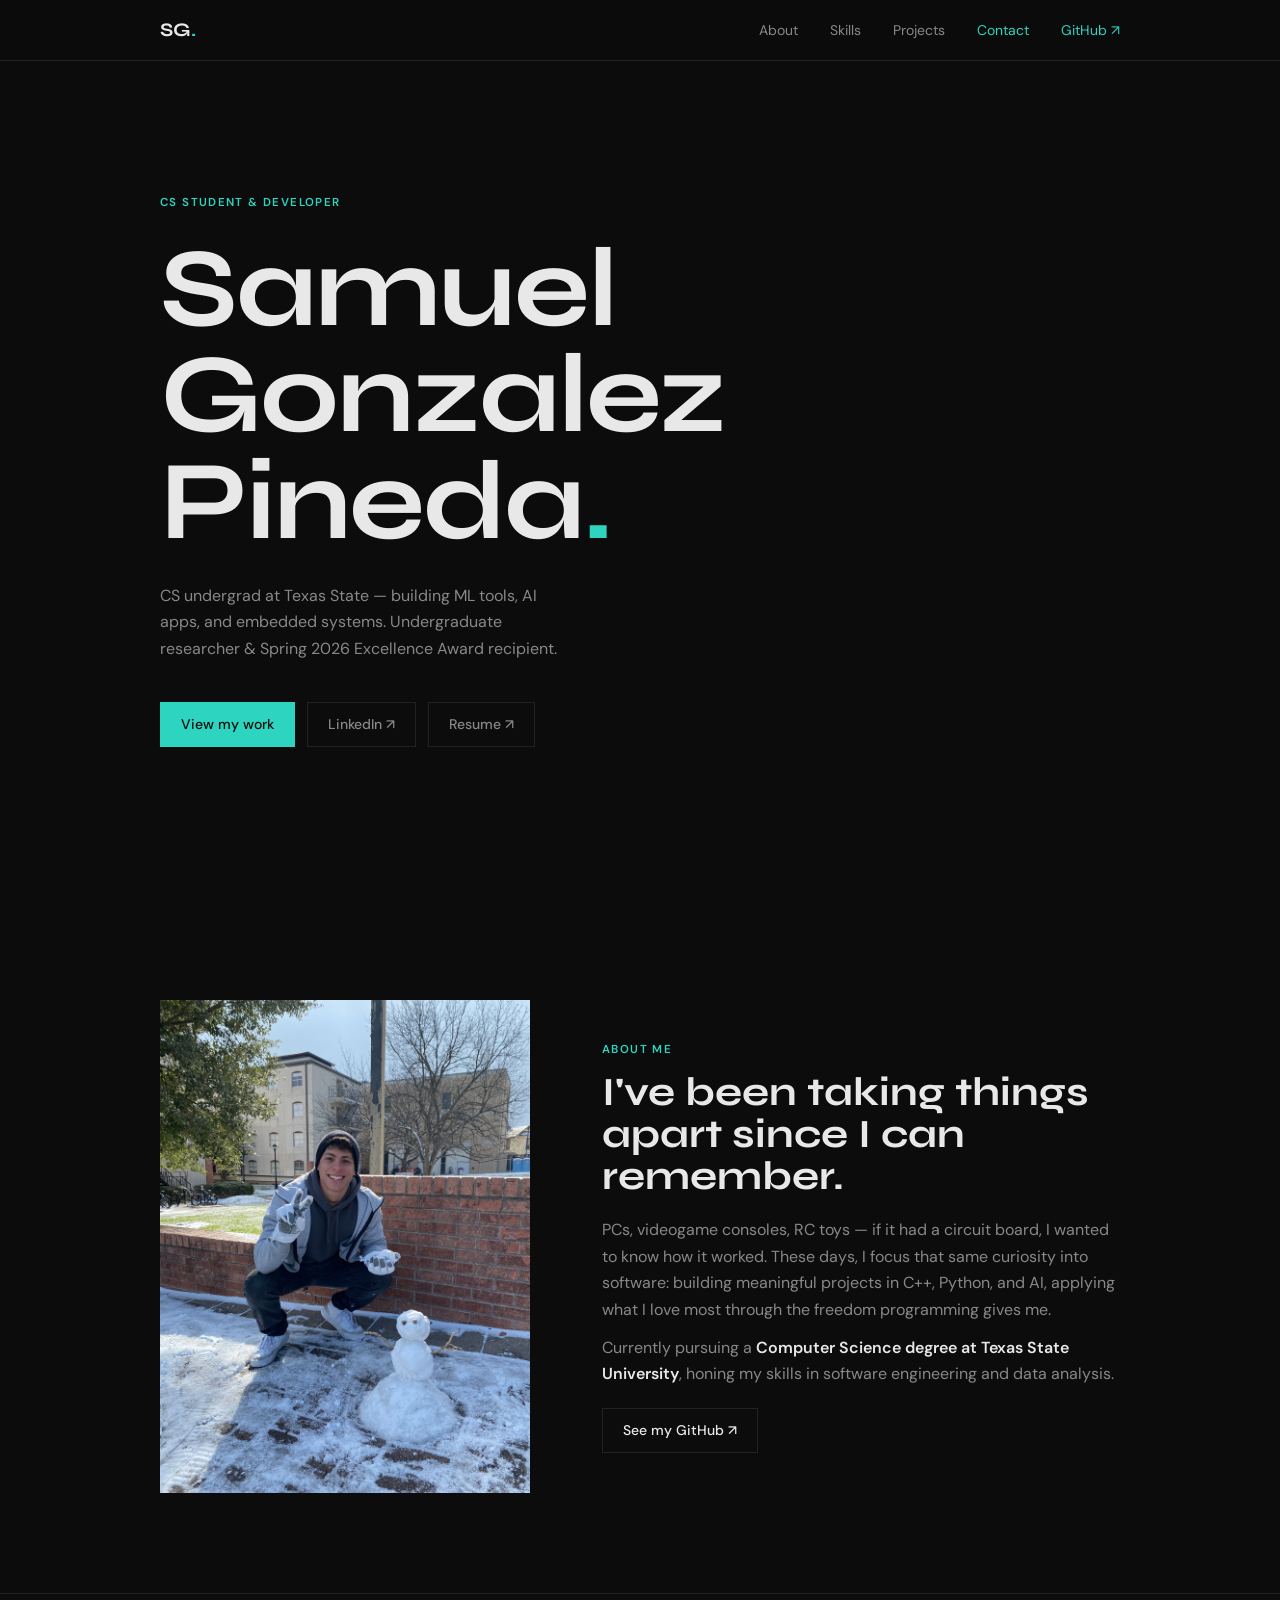
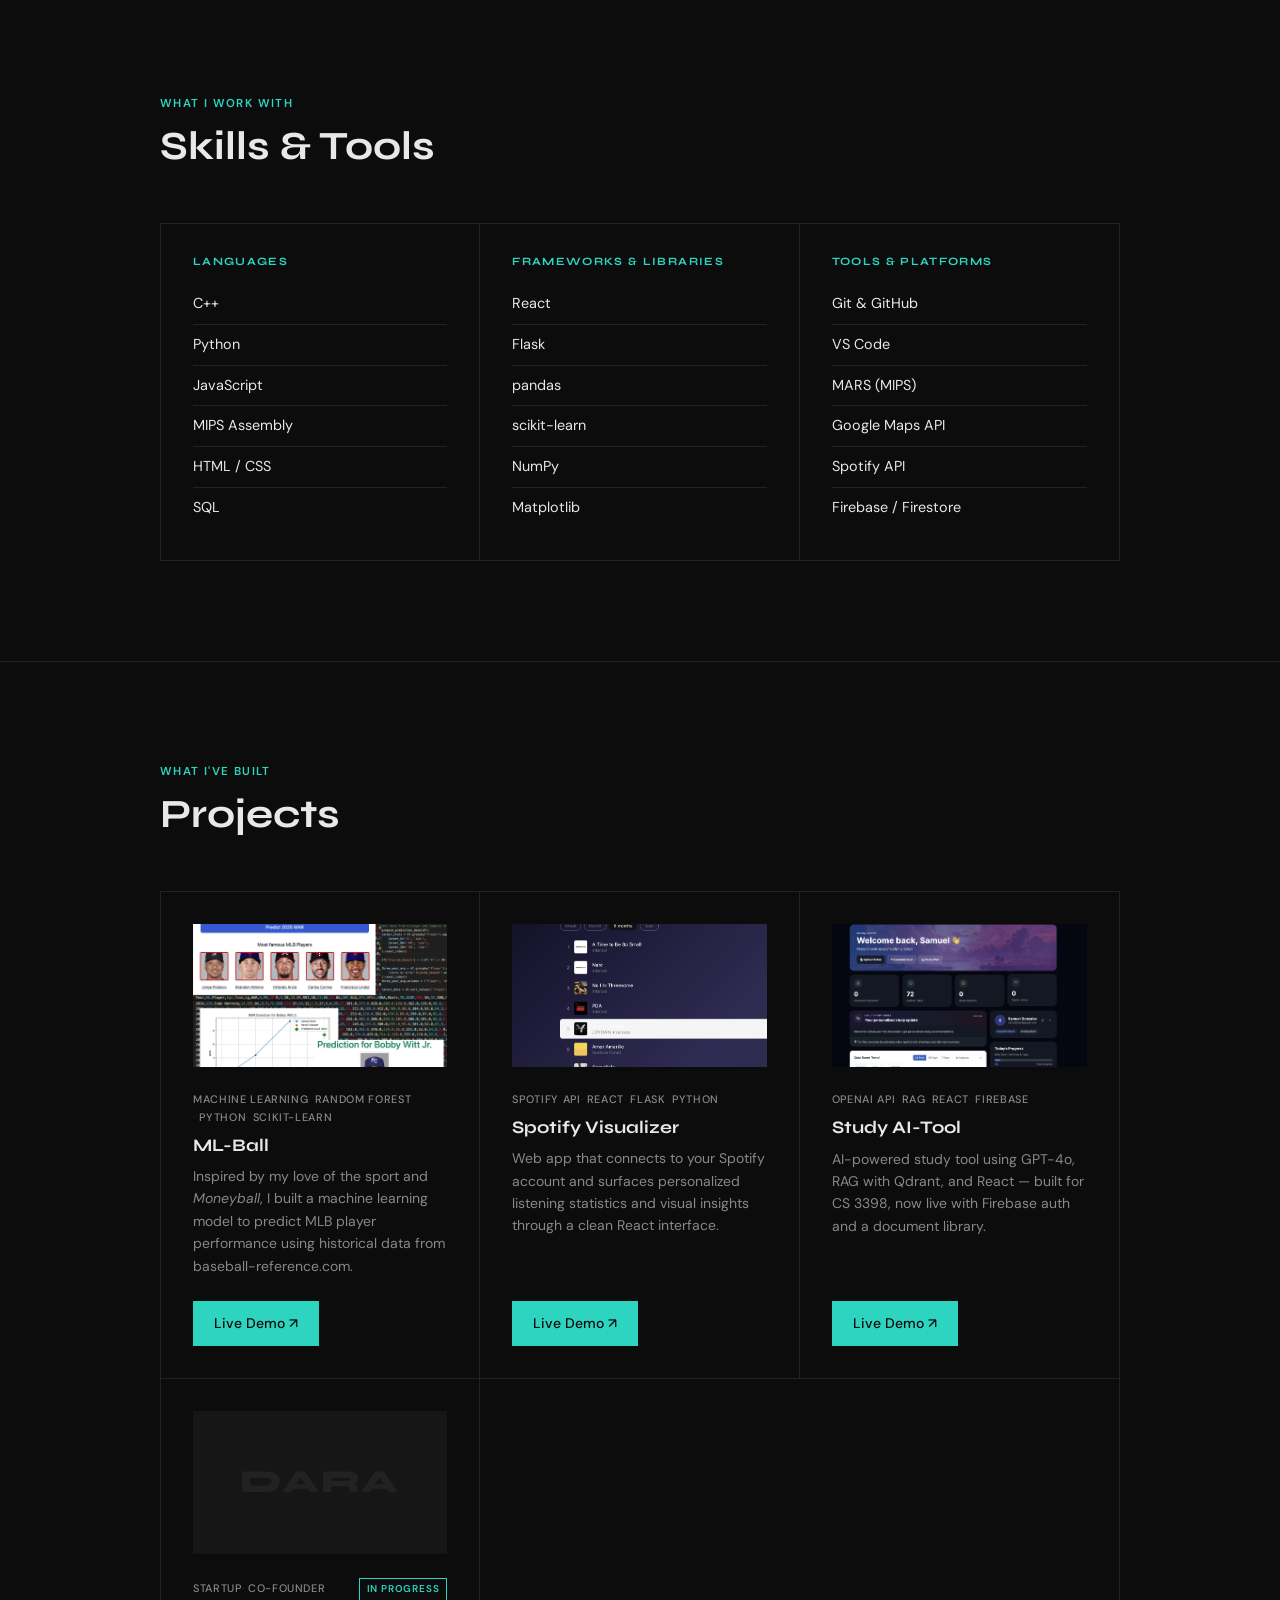
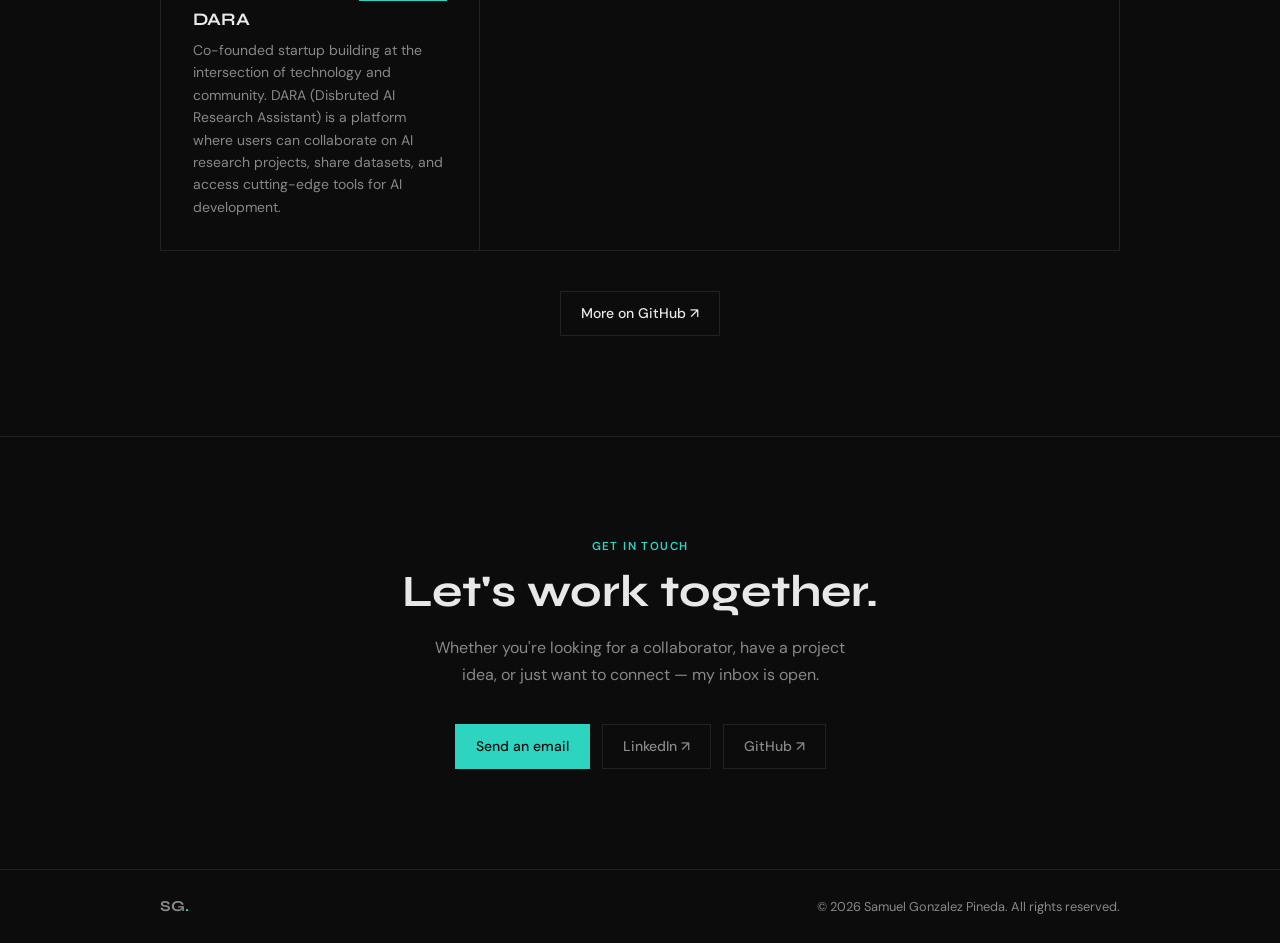
==== index.html @ 797fa4d9 "added 'dara' to projects section" ====
<!DOCTYPE html>
<html lang="en">
<head>
  <meta charset="UTF-8" />
  <meta name="viewport" content="width=device-width, initial-scale=1.0" />
  <meta name="description" content="Samuel Gonzalez — CS student, developer, builder." />
  <title>Samuel Gonzalez</title>
  <link rel="preconnect" href="https://fonts.googleapis.com" />
  <link rel="preconnect" href="https://fonts.gstatic.com" crossorigin />
  <link href="https://fonts.googleapis.com/css2?family=Syne:wght@400;600;700;800&family=DM+Sans:ital,opsz,wght@0,9..40,300;0,9..40,400;0,9..40,500;1,9..40,300&display=swap" rel="stylesheet" />
  <link rel="stylesheet" href="style.css" />
</head>
<body>

  <a href="#main-content" class="skip-link">Skip to content</a>

  <!-- HEADER / NAV -->
  <header>
    <div class="container header-inner">
      <a href="#" class="wordmark" aria-label="Samuel Gonzalez home">SG<span class="dot">.</span></a>
      <nav>
        <ul class="nav-links">
          <li><a href="#about">About</a></li>
          <li><a href="#skills">Skills</a></li>
          <li><a href="#projects">Projects</a></li>
          <li><a href="#contact">Contact</a></li>
          <li>
            <a href="https://github.com/SamGon24" target="_blank" rel="noopener noreferrer" class="nav-external">
              GitHub ↗
            </a>
          </li>
        </ul>
      </nav>
      <button class="nav-toggle" aria-label="Toggle navigation" aria-expanded="false">
        <span></span><span></span>
      </button>
    </div>
  </header>

  <main id="main-content">

    <!-- HERO -->
    <section class="hero" aria-labelledby="hero-name">
      <div class="container hero-inner">
        <div class="hero-label reveal">CS Student & Developer</div>
        <h1 id="hero-name" class="hero-name reveal reveal-delay-1">
          Samuel<br />Gonzalez Pineda<span class="accent-dot">.</span>
        </h1>
        <p class="hero-sub reveal reveal-delay-2">
          CS undergrad at Texas State — building ML tools, AI apps, and embedded systems. Undergraduate researcher &amp; Spring 2026 Excellence Award recipient.
        </p>
        <div class="hero-cta reveal reveal-delay-3">
          <a href="#projects" class="btn btn-primary">View my work</a>
          <a href="https://www.linkedin.com/in/samuelgoncalves/" target="_blank" rel="noopener noreferrer" class="btn btn-ghost">LinkedIn ↗</a>
          <a href="YOUR_RESUME_LINK_HERE" target="_blank" rel="noopener noreferrer" class="btn btn-ghost">Resume ↗</a>
        </div>
      </div>
    </section>

    <!-- ABOUT -->
    <section id="about" class="section" aria-labelledby="about-heading">
      <div class="container about-grid">
        <div class="about-img-wrap reveal">
          <img src="IMAGES/IMG_5211.JPEG" alt="Photo of Samuel Gonzalez" class="about-photo" />
        </div>
        <div class="about-text reveal reveal-delay-1">
          <div class="section-label">About me</div>
          <h2 id="about-heading">I've been taking things apart since I can remember.</h2>
          <p>
            PCs, videogame consoles, RC toys — if it had a circuit board, I wanted to know how it worked.
            These days, I focus that same curiosity into software: building meaningful projects in C++, Python, and AI,
            applying what I love most through the freedom programming gives me.
          </p>
          <p>
            Currently pursuing a <strong>Computer Science degree at Texas State University</strong>,
            honing my skills in software engineering and data analysis.
          </p>
          <a href="https://github.com/SamGon24" target="_blank" rel="noopener noreferrer" class="btn btn-outline">
            See my GitHub ↗
          </a>
        </div>
      </div>
    </section>

    <!-- SKILLS -->
    <section id="skills" class="section section-alt" aria-labelledby="skills-heading">
      <div class="container">
        <div class="section-header reveal">
          <div class="section-label">What I work with</div>
          <h2 id="skills-heading">Skills & Tools</h2>
        </div>
        <div class="skills-grid">
          <div class="skill-group reveal">
            <h3 class="skill-group-title">Languages</h3>
            <ul class="skill-list">
              <li>C++</li>
              <li>Python</li>
              <li>JavaScript</li>
              <li>MIPS Assembly</li>
              <li>HTML / CSS</li>
              <li>SQL</li>
            </ul>
          </div>
          <div class="skill-group reveal reveal-delay-1">
            <h3 class="skill-group-title">Frameworks & Libraries</h3>
            <ul class="skill-list">
              <li>React</li>
              <li>Flask</li>
              <li>pandas</li>
              <li>scikit-learn</li>
              <li>NumPy</li>
              <li>Matplotlib</li>
            </ul>
          </div>
          <div class="skill-group reveal reveal-delay-2">
            <h3 class="skill-group-title">Tools & Platforms</h3>
            <ul class="skill-list">
              <li>Git & GitHub</li>
              <li>VS Code</li>
              <li>MARS (MIPS)</li>
              <li>Google Maps API</li>
              <li>Spotify API</li>
              <li>Firebase / Firestore</li>
            </ul>
          </div>
        </div>
      </div>
    </section>

    <!-- PROJECTS -->
    <section id="projects" class="section" aria-labelledby="projects-heading">
      <div class="container">
        <div class="section-header reveal">
          <div class="section-label">What I've built</div>
          <h2 id="projects-heading">Projects</h2>
        </div>

        <div class="projects-grid">

          <!-- ML-Ball -->
          <div class="project-tile reveal">
            <div class="project-img-wrap">
              <img src="IMAGES/MLB_PROJECT.png" alt="ML-Ball Project Screenshot" class="project-img" />
            </div>
            <div class="project-tile-body">
              <div class="project-meta">
                <span class="project-tag">Machine Learning</span>
                <span class="project-tag">Random Forest</span>
                <span class="project-tag">Python</span>
                <span class="project-tag">scikit-learn</span>
              </div>
              <h3 class="project-title">ML-Ball</h3>
              <p class="project-desc">
                Inspired by my love of the sport and <em>Moneyball</em>, I built a machine learning model
                to predict MLB player performance using historical data from baseball-reference.com.
              </p>
              <div class="project-links">
                <a href="https://web-production-1a459.up.railway.app/" target="_blank" rel="noopener noreferrer" class="btn btn-primary">Live Demo ↗</a>
              </div>
            </div>
          </div>

          <!-- Spotify Visualizer -->
          <div class="project-tile reveal reveal-delay-1">
            <div class="project-img-wrap">
              <img src="IMAGES/SPOTIFY-SC.png" alt="Spotify Visualizer Screenshot" class="project-img" />
            </div>
            <div class="project-tile-body">
              <div class="project-meta">
                <span class="project-tag">Spotify API</span>
                <span class="project-tag">React</span>
                <span class="project-tag">Flask</span>
                <span class="project-tag">Python</span>
              </div>
              <h3 class="project-title">Spotify Visualizer</h3>
              <p class="project-desc">
                Web app that connects to your Spotify account and surfaces personalized listening
                statistics and visual insights through a clean React interface.
              </p>
              <div class="project-links">
                <a href="https://spotify-visualizer-ugbj.vercel.app/" target="_blank" rel="noopener noreferrer" class="btn btn-primary">Live Demo ↗</a>
              </div>
            </div>
          </div>

          <!-- Study AI-Tool -->
          <div class="project-tile reveal reveal-delay-2">
            <div class="project-img-wrap">
              <img src="IMAGES/AI-SC.png" alt="Study AI-Tool Screenshot" class="project-img" />
            </div>
            <div class="project-tile-body">
              <div class="project-meta">
                <span class="project-tag">OpenAI API</span>
                <span class="project-tag">RAG</span>
                <span class="project-tag">React</span>
                <span class="project-tag">Firebase</span>
              </div>
              <h3 class="project-title">Study AI-Tool</h3>
              <p class="project-desc">
                AI-powered study tool using GPT-4o, RAG with Qdrant, and React — built for CS 3398,
                now live with Firebase auth and a document library.
              </p>
              <div class="project-links">
                <a href="https://aitutorproject-197c3.web.app/" target="_blank" rel="noopener noreferrer" class="btn btn-primary">Live Demo ↗</a>
              </div>
            </div>
          </div>

          <!-- DARA -->
          <div class="project-tile reveal">
            <div class="project-img-wrap" style="display:flex; align-items:center; justify-content:center; background: var(--surface);">
              <span style="font-family:'Syne',sans-serif; font-size:2rem; font-weight:800; color:var(--border); letter-spacing:0.05em;">DARA</span>
            </div>
            <div class="project-tile-body">
              <div class="project-meta">
                <span class="project-tag">Startup</span>
                <span class="project-tag">Co-founder</span>
                <span class="project-badge">In progress</span>
              </div>
              <h3 class="project-title">DARA</h3>
              <p class="project-desc">
                Co-founded startup building at the intersection of technology and community.
                DARA (Disbruted AI Research Assistant) is a platform where users can collaborate on AI research projects, share datasets, and access cutting-edge tools for AI development.
                
              </p>
            </div>
          </div>

        </div>

        <div class="reveal" style="margin-top: 40px; text-align: center;">
          <a href="https://github.com/SamGon24" target="_blank" rel="noopener noreferrer" class="btn btn-outline">More on GitHub ↗</a>
        </div>

      </div>
    </section>

    <!-- CONTACT -->
    <section id="contact" class="section section-contact" aria-labelledby="contact-heading">
      <div class="container contact-inner reveal">
        <div class="section-label">Get in touch</div>
        <h2 id="contact-heading">Let's work together.</h2>
        <p>
          Whether you're looking for a collaborator, have a project idea, or just want to connect —
          my inbox is open.
        </p>
        <div class="contact-links">
          <a href="mailto:samuelitro24@gmail.com" class="btn btn-primary">Send an email</a>
          <a href="https://www.linkedin.com/in/samuelgoncalves/" target="_blank" rel="noopener noreferrer" class="btn btn-ghost">LinkedIn ↗</a>
          <a href="https://github.com/SamGon24" target="_blank" rel="noopener noreferrer" class="btn btn-ghost">GitHub ↗</a>
        </div>
      </div>
    </section>

  </main>

  <footer>
    <div class="container footer-inner">
      <span class="footer-wordmark">SG<span class="dot">.</span></span>
      <p>© 2026 Samuel Gonzalez Pineda. All rights reserved.</p>
    </div>
  </footer>

  <button id="back-to-top" aria-label="Back to top">↑</button>

  <script src="script.js"></script>
</body>
</html>
---- style.css ----
/* =============================================
   TOKENS
   ============================================= */
:root {
  --bg: #0c0c0c;
  --surface: #161616;
  --border: #222;
  --text: #e8e8e8;
  --muted: #888;
  --accent: #2dd4bf;
  --maxw: 1040px;
  --transition: 0.2s ease;
}

/* =============================================
   RESET & BASE
   ============================================= */
*, *::before, *::after { box-sizing: border-box; }
html { scroll-behavior: smooth; }

body {
  font-family: 'DM Sans', system-ui, sans-serif;
  font-size: 1rem;
  line-height: 1.65;
  margin: 0;
  padding: 0;
  background: var(--bg);
  color: var(--text);
  overflow-x: hidden;
}

img { display: block; max-width: 100%; height: auto; }
ul { list-style: none; padding: 0; margin: 0; }

/* =============================================
   TYPOGRAPHY
   ============================================= */
h1, h2, h3 {
  font-family: 'Syne', sans-serif;
  font-weight: 700;
  line-height: 1.05;
  margin: 0;
}

h2 { font-size: clamp(1.8rem, 3.5vw, 2.5rem); }
h3 { font-size: 1.15rem; }

p { color: var(--muted); margin: 0 0 1rem 0; }
p:last-child { margin-bottom: 0; }
strong { color: var(--text); font-weight: 600; }
em { font-style: italic; color: inherit; }

/* =============================================
   LAYOUT
   ============================================= */
.container {
  max-width: var(--maxw);
  margin: 0 auto;
  padding: 0 40px;
}

.section { padding: 100px 0; }

.section-alt {
  border-top: 1px solid var(--border);
  border-bottom: 1px solid var(--border);
}

.section-header { margin-bottom: 56px; }

.section-label {
  font-size: 0.72rem;
  font-weight: 600;
  letter-spacing: 0.12em;
  text-transform: uppercase;
  color: var(--accent);
  margin-bottom: 12px;
}

/* =============================================
   SKIP LINK
   ============================================= */
.skip-link {
  position: absolute;
  left: -999px;
  top: 12px;
  background: var(--surface);
  color: var(--text);
  padding: 10px 16px;
  border: 1px solid var(--border);
  z-index: 9999;
  font-size: 0.875rem;
}
.skip-link:focus { left: 12px; }

/* =============================================
   HEADER & NAV
   ============================================= */
header {
  position: fixed;
  top: 0; left: 0; right: 0;
  z-index: 100;
  background: rgba(12, 12, 12, 0.92);
  backdrop-filter: blur(8px);
  -webkit-backdrop-filter: blur(8px);
  border-bottom: 1px solid var(--border);
}

.header-inner {
  display: flex;
  align-items: center;
  justify-content: space-between;
  height: 60px;
}

.wordmark {
  font-family: 'Syne', sans-serif;
  font-size: 1.2rem;
  font-weight: 700;
  color: var(--text);
  text-decoration: none;
  transition: opacity var(--transition);
}
.wordmark:hover { color: var(--accent); opacity: 1; }
.dot { color: var(--accent); }

.nav-links {
  display: flex;
  align-items: center;
  gap: 32px;
}

nav a {
  color: var(--muted);
  text-decoration: none;
  font-size: 0.875rem;
  transition: color var(--transition);
}
nav a:hover { color: var(--accent); }
.nav-external { color: var(--accent) !important; }
nav a[aria-current="page"] { color: var(--accent); }

.nav-toggle {
  display: none;
  flex-direction: column;
  gap: 5px;
  background: none;
  border: none;
  cursor: pointer;
  padding: 4px;
}
.nav-toggle span {
  display: block;
  width: 20px;
  height: 1.5px;
  background: var(--text);
  transition: var(--transition);
}

/* =============================================
   FOCUS
   ============================================= */
a:focus-visible, button:focus-visible {
  outline: 1px solid var(--accent);
  outline-offset: 3px;
}

/* =============================================
   BUTTONS
   ============================================= */
.btn {
  display: inline-flex;
  align-items: center;
  gap: 6px;
  padding: 10px 20px;
  font-family: 'DM Sans', sans-serif;
  font-size: 0.875rem;
  font-weight: 500;
  text-decoration: none;
  cursor: pointer;
  white-space: nowrap;
  border: 1px solid var(--border);
  transition: opacity var(--transition), border-color var(--transition), color var(--transition);
}

.btn-primary {
  background: var(--accent);
  color: var(--bg);
  border-color: var(--accent);
}
.btn-primary:hover { opacity: 0.85; }

.btn-ghost {
  background: transparent;
  color: var(--muted);
}
.btn-ghost:hover { color: var(--text); border-color: var(--muted); }

.btn-outline {
  background: transparent;
  color: var(--text);
}
.btn-outline:hover { opacity: 0.6; }

/* =============================================
   HERO
   ============================================= */
.hero {
  min-height: 100svh;
  display: flex;
  align-items: center;
  padding: 120px 0 80px;
}

.hero-label {
  font-size: 0.72rem;
  font-weight: 600;
  letter-spacing: 0.12em;
  text-transform: uppercase;
  color: var(--accent);
  margin-bottom: 24px;
}

.hero-name {
  font-size: clamp(3rem, 9vw, 7rem);
  font-weight: 700;
  line-height: 0.95;
  letter-spacing: -0.02em;
  color: var(--text);
  margin-bottom: 28px;
}

.accent-dot { color: var(--accent); }

.hero-sub {
  font-size: 1rem;
  color: var(--muted);
  max-width: 420px;
  margin-bottom: 40px;
}

.hero-cta {
  display: flex;
  gap: 12px;
  flex-wrap: wrap;
}

/* =============================================
   ABOUT
   ============================================= */
.about-grid {
  display: grid;
  grid-template-columns: 1fr 1.4fr;
  gap: 72px;
  align-items: center;
}

.about-img-wrap { position: relative; }

.about-photo {
  width: 100%;
  max-width: 400px;
  filter: grayscale(15%);
}

.about-text h2 { margin: 12px 0 20px; }
.about-text p { margin-bottom: 12px; }
.about-text .btn { margin-top: 8px; }

/* =============================================
   SKILLS
   ============================================= */
.skills-grid {
  display: grid;
  grid-template-columns: repeat(3, 1fr);
  gap: 0;
  border: 1px solid var(--border);
}

.skill-group {
  padding: 32px;
  border-right: 1px solid var(--border);
}
.skill-group:last-child { border-right: none; }

.skill-group-title {
  font-family: 'Syne', sans-serif;
  font-size: 0.7rem;
  font-weight: 700;
  letter-spacing: 0.12em;
  text-transform: uppercase;
  color: var(--accent);
  margin: 0 0 16px;
}

.skill-list { display: flex; flex-direction: column; }

.skill-list li {
  color: var(--text);
  font-size: 0.9rem;
  padding: 8px 0;
  border-bottom: 1px solid var(--border);
}
.skill-list li:last-child { border-bottom: none; }

/* =============================================
   PROJECTS
   ============================================= */
.projects-grid {
  display: grid;
  grid-template-columns: repeat(3, 1fr);
  border: 1px solid var(--border);
}

.project-tile {
  display: flex;
  flex-direction: column;
  padding: 32px;
  border-right: 1px solid var(--border);
  border-bottom: 1px solid var(--border);
  transition: background var(--transition);
  position: relative;
}

.project-tile:hover {
  background: var(--surface);
}

/* Remove right border on every 3rd tile */
.project-tile:nth-child(3n) {
  border-right: none;
}

/* Remove bottom border on last row */
.project-tile:nth-last-child(-n+3):nth-child(3n+1),
.project-tile:nth-last-child(-n+3):nth-child(3n+1) ~ .project-tile {
  border-bottom: none;
}

.project-img-wrap {
  position: relative;
  overflow: hidden;
  width: 100%;
  aspect-ratio: 16 / 9;
  margin-bottom: 24px;
  background: var(--border);
}

.project-img {
  width: 100%;
  height: 100%;
  object-fit: cover;
  display: block;
  filter: grayscale(30%);
  transition: filter 0.4s ease;
}

.project-tile:hover .project-img { filter: grayscale(0%); }

.project-tile-body {
  display: flex;
  flex-direction: column;
  flex: 1;
}

.project-meta {
  display: flex;
  flex-wrap: wrap;
  gap: 0;
  margin-bottom: 10px;
  align-items: center;
}

.project-tag {
  font-size: 0.68rem;
  font-weight: 500;
  letter-spacing: 0.06em;
  text-transform: uppercase;
  color: var(--muted);
}

.project-tag + .project-tag::before {
  content: ' · ';
  color: var(--border);
}

.project-badge {
  font-size: 0.62rem;
  font-weight: 600;
  letter-spacing: 0.08em;
  text-transform: uppercase;
  color: var(--accent);
  border: 1px solid var(--accent);
  padding: 2px 7px;
  margin-left: auto;
}

.project-title {
  font-size: 1.1rem;
  color: var(--text);
  margin: 0 0 10px;
}

.project-desc {
  color: var(--muted);
  font-size: 0.875rem;
  margin: 0;
  flex: 1;
  line-height: 1.6;
}

.project-links { margin-top: 24px; }

/* =============================================
   CONTACT
   ============================================= */
.section-contact { border-top: 1px solid var(--border); }

.contact-inner { text-align: center; }

.contact-inner h2 {
  margin: 12px 0 20px;
  font-size: clamp(1.8rem, 4vw, 2.8rem);
}

.contact-inner p {
  max-width: 420px;
  margin: 0 auto 36px;
}

.contact-links {
  display: flex;
  gap: 12px;
  justify-content: center;
  flex-wrap: wrap;
}

/* =============================================
   FOOTER
   ============================================= */
footer {
  padding: 24px 0;
  border-top: 1px solid var(--border);
}

.footer-inner {
  display: flex;
  align-items: center;
  justify-content: space-between;
}

.footer-wordmark {
  font-family: 'Syne', sans-serif;
  font-size: 0.95rem;
  font-weight: 700;
  color: var(--muted);
}

footer p {
  font-size: 0.8rem;
  color: var(--muted);
  margin: 0;
}

/* =============================================
   BACK TO TOP
   ============================================= */
#back-to-top {
  position: fixed;
  bottom: 28px;
  right: 28px;
  width: 40px;
  height: 40px;
  background: transparent;
  color: var(--muted);
  border: 1px solid var(--border);
  font-size: 1rem;
  cursor: pointer;
  display: none;
  z-index: 200;
  transition: color var(--transition), border-color var(--transition);
}
#back-to-top:hover { color: var(--text); border-color: var(--muted); }

/* =============================================
   SCROLL REVEAL
   ============================================= */
.reveal {
  opacity: 0;
  transform: translateY(14px);
  transition: opacity 0.5s ease, transform 0.5s ease;
}
.reveal.visible { opacity: 1; transform: translateY(0); }
.reveal-delay-1 { transition-delay: 0.08s; }
.reveal-delay-2 { transition-delay: 0.16s; }
.reveal-delay-3 { transition-delay: 0.24s; }

/* =============================================
   RESPONSIVE
   ============================================= */
@media (max-width: 900px) {
  .about-grid { grid-template-columns: 1fr; gap: 40px; }
  .about-photo { max-width: 280px; margin: 0 auto; }
  .skills-grid { grid-template-columns: 1fr; }
  .skill-group { border-right: none; border-bottom: 1px solid var(--border); }
  .skill-group:last-child { border-bottom: none; }
  .projects-grid { grid-template-columns: repeat(2, 1fr); }
  .project-tile:nth-child(3n) { border-right: 1px solid var(--border); }
  .project-tile:nth-child(2n) { border-right: none; }
  .project-tile:nth-last-child(-n+3):nth-child(3n+1),
  .project-tile:nth-last-child(-n+3):nth-child(3n+1) ~ .project-tile { border-bottom: 1px solid var(--border); }
  .project-tile:nth-last-child(-n+2):nth-child(2n+1),
  .project-tile:nth-last-child(-n+2):nth-child(2n+1) ~ .project-tile { border-bottom: none; }
  .footer-inner { flex-direction: column; gap: 8px; text-align: center; }
}

@media (max-width: 640px) {
  .container { padding: 0 24px; }
  .section { padding: 72px 0; }
  nav {
    display: none;
    position: fixed;
    inset: 60px 0 0 0;
    background: var(--bg);
    flex-direction: column;
    align-items: center;
    justify-content: center;
    gap: 40px;
    z-index: 99;
    border-top: 1px solid var(--border);
  }
  nav.open { display: flex; }
  .nav-links { flex-direction: column; align-items: center; gap: 28px; }
  nav a { font-size: 1.1rem; }
  .nav-toggle { display: flex; }
  .hero-name { font-size: clamp(2.8rem, 14vw, 4.5rem); }
  .hero-cta { flex-direction: column; }
  .projects-grid { grid-template-columns: 1fr; }
  .project-tile { border-right: none !important; }
  .project-tile:last-child { border-bottom: none; }
  .contact-links { flex-direction: column; align-items: center; }
}

@media (prefers-reduced-motion: reduce) {
  html { scroll-behavior: auto; }
  *, *::before, *::after { transition: none !important; animation: none !important; }
  .reveal { opacity: 1; transform: none; }
}
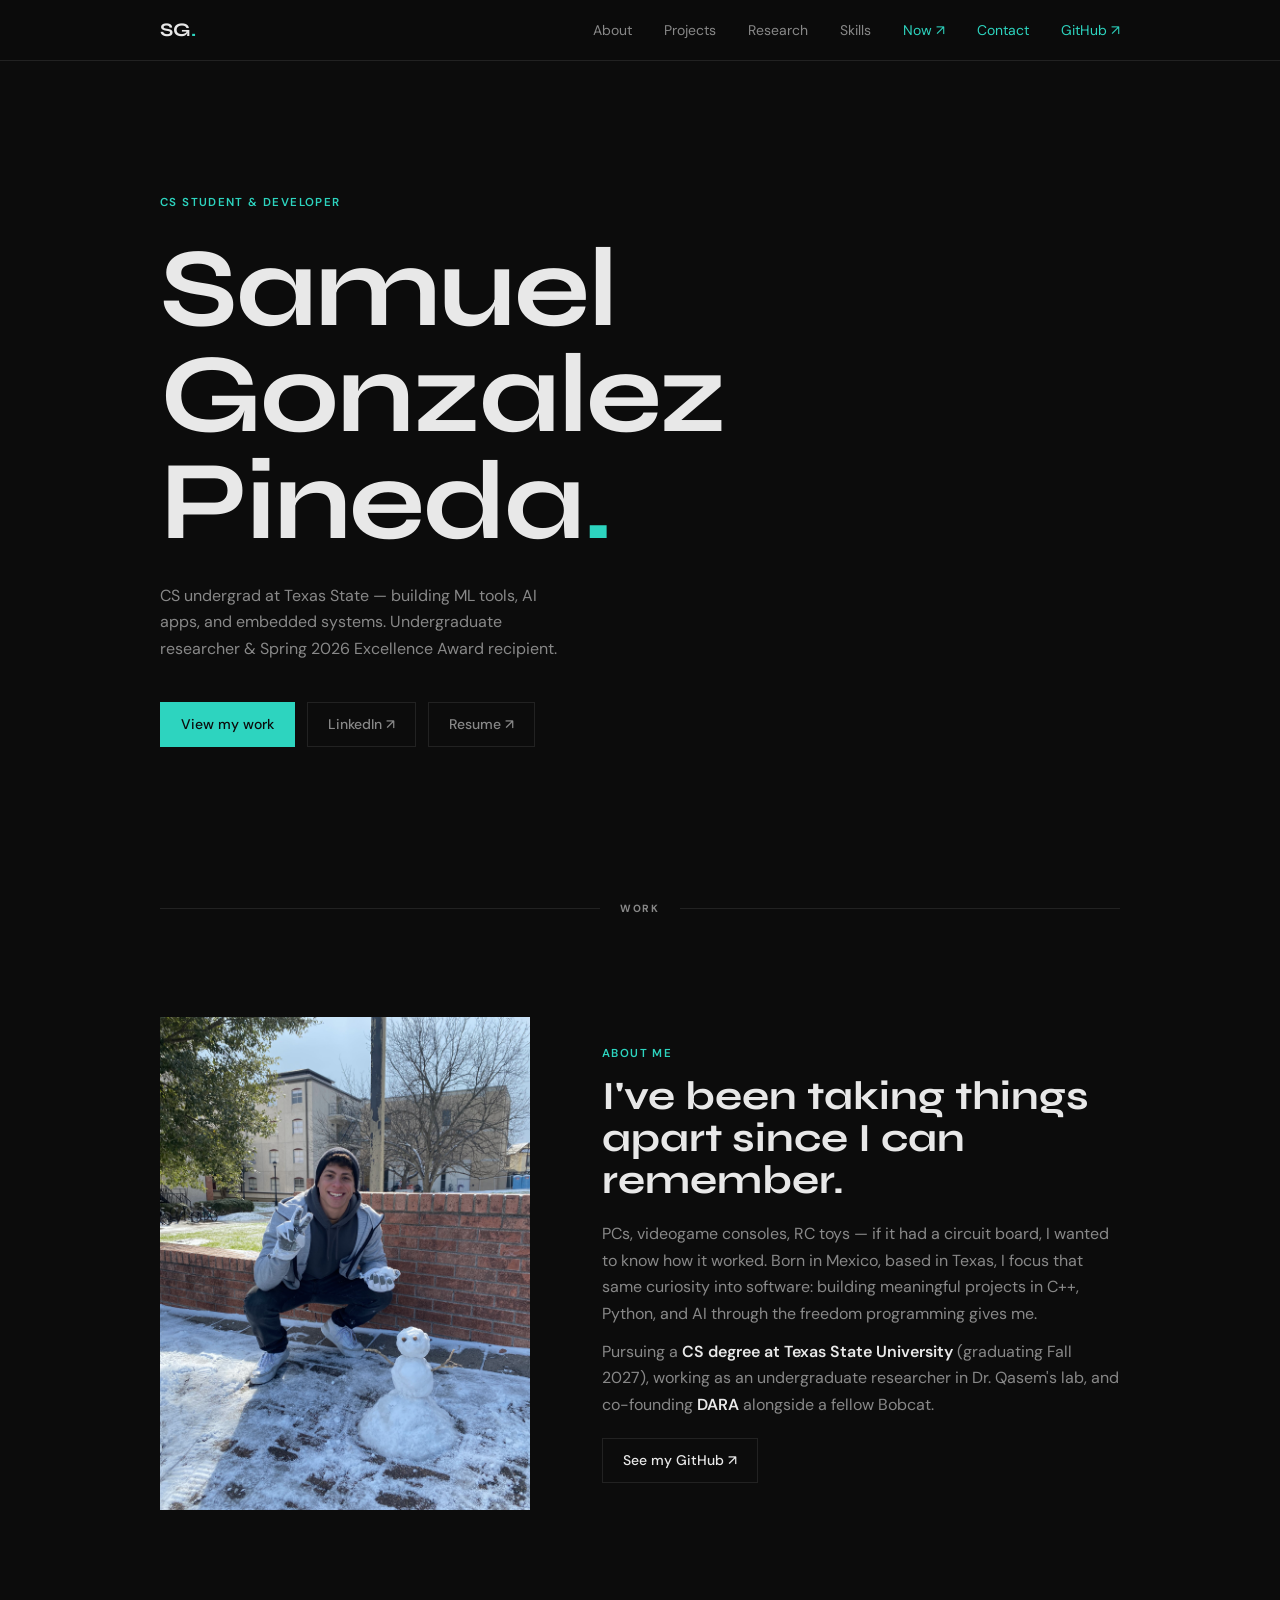
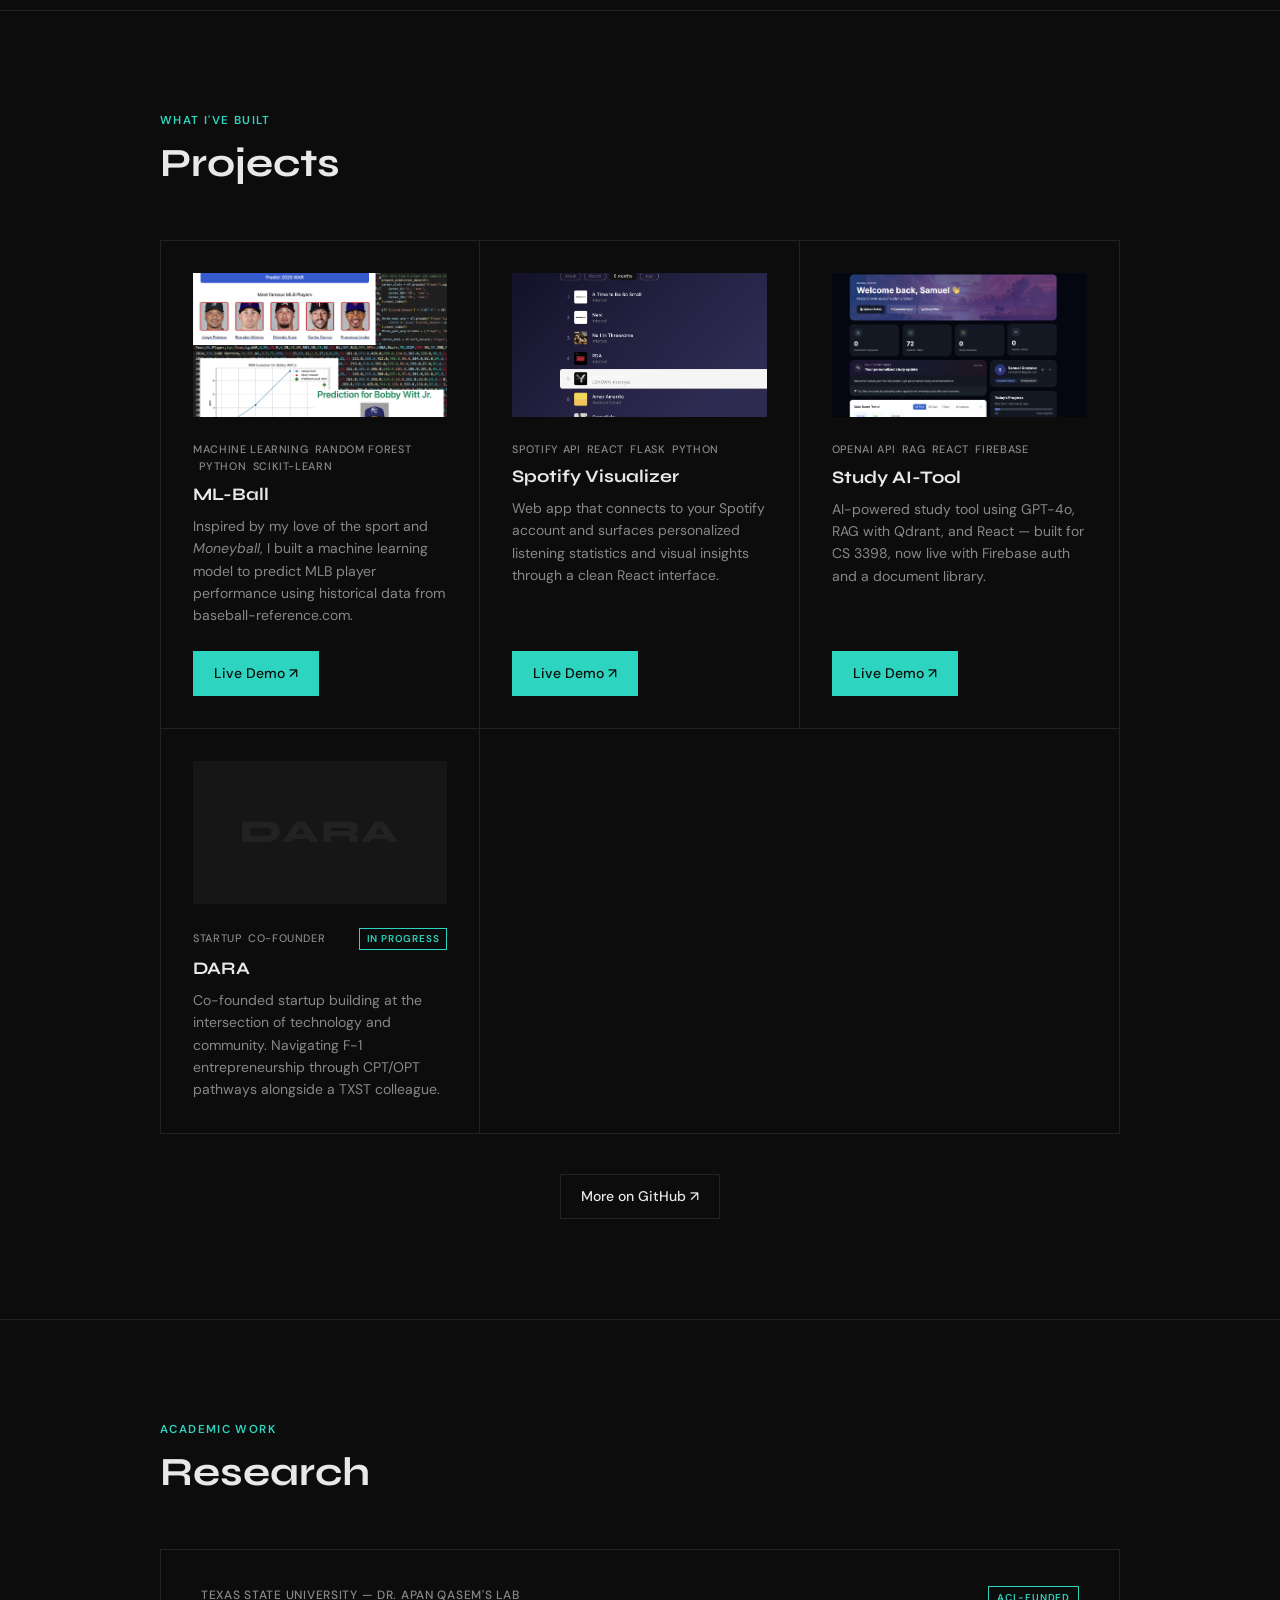
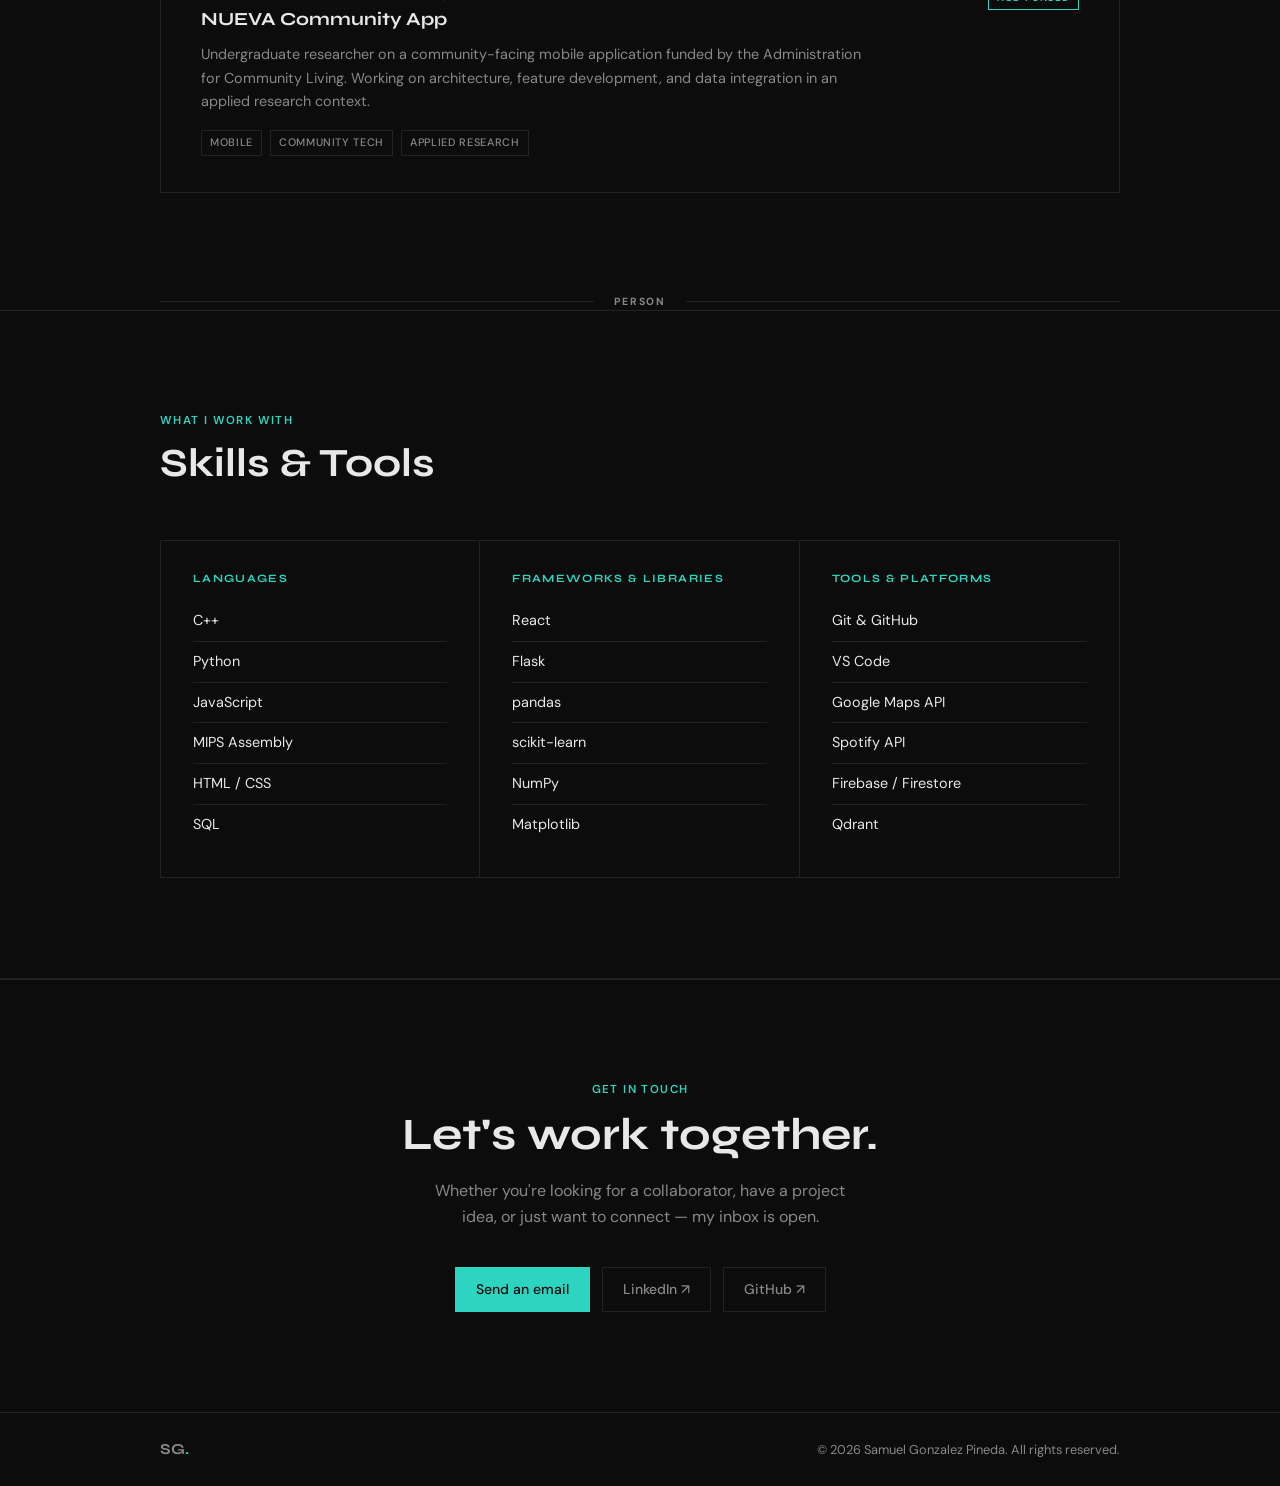
==== commit f44c72ae: "added new subsection for personal entries" ====
--- a/index.html
+++ b/index.html
@@ -21,8 +21,10 @@
       <nav>
         <ul class="nav-links">
           <li><a href="#about">About</a></li>
+          <li><a href="#projects">Projects</a></li>
+          <li><a href="#research">Research</a></li>
           <li><a href="#skills">Skills</a></li>
-          <li><a href="#projects">Projects</a></li>
+          <li><a href="now.html" target="_blank" rel="noopener noreferrer" class="nav-external">Now ↗</a></li>
           <li><a href="#contact">Contact</a></li>
           <li>
             <a href="https://github.com/SamGon24" target="_blank" rel="noopener noreferrer" class="nav-external">
@@ -47,7 +49,8 @@
           Samuel<br />Gonzalez Pineda<span class="accent-dot">.</span>
         </h1>
         <p class="hero-sub reveal reveal-delay-2">
-          CS undergrad at Texas State — building ML tools, AI apps, and embedded systems. Undergraduate researcher &amp; Spring 2026 Excellence Award recipient.
+          CS undergrad at Texas State — building ML tools, AI apps, and embedded systems.
+          Undergraduate researcher &amp; Spring 2026 Excellence Award recipient.
         </p>
         <div class="hero-cta reveal reveal-delay-3">
           <a href="#projects" class="btn btn-primary">View my work</a>
@@ -57,6 +60,11 @@
       </div>
     </section>
 
+    <!-- ── WORK ZONE ──────────────────────────────── -->
+    <div class="zone-divider reveal">
+      <span class="zone-label">Work</span>
+    </div>
+
     <!-- ABOUT -->
     <section id="about" class="section" aria-labelledby="about-heading">
       <div class="container about-grid">
@@ -68,12 +76,13 @@
           <h2 id="about-heading">I've been taking things apart since I can remember.</h2>
           <p>
             PCs, videogame consoles, RC toys — if it had a circuit board, I wanted to know how it worked.
-            These days, I focus that same curiosity into software: building meaningful projects in C++, Python, and AI,
-            applying what I love most through the freedom programming gives me.
+            Born in Mexico, based in Texas, I focus that same curiosity into software: building meaningful
+            projects in C++, Python, and AI through the freedom programming gives me.
           </p>
           <p>
-            Currently pursuing a <strong>Computer Science degree at Texas State University</strong>,
-            honing my skills in software engineering and data analysis.
+            Pursuing a <strong>CS degree at Texas State University</strong> (graduating Fall 2027),
+            working as an undergraduate researcher in Dr. Qasem's lab, and co-founding
+            <strong>DARA</strong> alongside a fellow Bobcat.
           </p>
           <a href="https://github.com/SamGon24" target="_blank" rel="noopener noreferrer" class="btn btn-outline">
             See my GitHub ↗
@@ -81,6 +90,151 @@
         </div>
       </div>
     </section>
+
+    <!-- PROJECTS -->
+    <section id="projects" class="section section-alt" aria-labelledby="projects-heading">
+      <div class="container">
+        <div class="section-header reveal">
+          <div class="section-label">What I've built</div>
+          <h2 id="projects-heading">Projects</h2>
+        </div>
+
+        <div class="projects-grid">
+
+          <!-- ML-Ball -->
+          <div class="project-tile reveal">
+            <div class="project-img-wrap">
+              <img src="IMAGES/MLB_PROJECT.png" alt="ML-Ball Project Screenshot" class="project-img" />
+            </div>
+            <div class="project-tile-body">
+              <div class="project-meta">
+                <span class="project-tag">Machine Learning</span>
+                <span class="project-tag">Random Forest</span>
+                <span class="project-tag">Python</span>
+                <span class="project-tag">scikit-learn</span>
+              </div>
+              <h3 class="project-title">ML-Ball</h3>
+              <p class="project-desc">
+                Inspired by my love of the sport and <em>Moneyball</em>, I built a machine learning model
+                to predict MLB player performance using historical data from baseball-reference.com.
+              </p>
+              <div class="project-links">
+                <a href="https://web-production-1a459.up.railway.app/" target="_blank" rel="noopener noreferrer" class="btn btn-primary">Live Demo ↗</a>
+              </div>
+            </div>
+          </div>
+
+          <!-- Spotify Visualizer -->
+          <div class="project-tile reveal reveal-delay-1">
+            <div class="project-img-wrap">
+              <img src="IMAGES/SPOTIFY-SC.png" alt="Spotify Visualizer Screenshot" class="project-img" />
+            </div>
+            <div class="project-tile-body">
+              <div class="project-meta">
+                <span class="project-tag">Spotify API</span>
+                <span class="project-tag">React</span>
+                <span class="project-tag">Flask</span>
+                <span class="project-tag">Python</span>
+              </div>
+              <h3 class="project-title">Spotify Visualizer</h3>
+              <p class="project-desc">
+                Web app that connects to your Spotify account and surfaces personalized listening
+                statistics and visual insights through a clean React interface.
+              </p>
+              <div class="project-links">
+                <a href="https://spotify-visualizer-ugbj.vercel.app/" target="_blank" rel="noopener noreferrer" class="btn btn-primary">Live Demo ↗</a>
+              </div>
+            </div>
+          </div>
+
+          <!-- Study AI-Tool -->
+          <div class="project-tile reveal reveal-delay-2">
+            <div class="project-img-wrap">
+              <img src="IMAGES/AI-SC.png" alt="Study AI-Tool Screenshot" class="project-img" />
+            </div>
+            <div class="project-tile-body">
+              <div class="project-meta">
+                <span class="project-tag">OpenAI API</span>
+                <span class="project-tag">RAG</span>
+                <span class="project-tag">React</span>
+                <span class="project-tag">Firebase</span>
+              </div>
+              <h3 class="project-title">Study AI-Tool</h3>
+              <p class="project-desc">
+                AI-powered study tool using GPT-4o, RAG with Qdrant, and React — built for CS 3398,
+                now live with Firebase auth and a document library.
+              </p>
+              <div class="project-links">
+                <a href="https://aitutorproject-197c3.web.app/" target="_blank" rel="noopener noreferrer" class="btn btn-primary">Live Demo ↗</a>
+              </div>
+            </div>
+          </div>
+
+          <!-- DARA -->
+          <div class="project-tile reveal">
+            <div class="project-img-wrap project-img-placeholder">
+              <span class="placeholder-wordmark">DARA</span>
+            </div>
+            <div class="project-tile-body">
+              <div class="project-meta">
+                <span class="project-tag">Startup</span>
+                <span class="project-tag">Co-founder</span>
+                <span class="project-badge">In progress</span>
+              </div>
+              <h3 class="project-title">DARA</h3>
+              <p class="project-desc">
+                Co-founded startup building at the intersection of technology and community.
+                Navigating F-1 entrepreneurship through CPT/OPT pathways alongside a TXST colleague.
+              </p>
+            </div>
+          </div>
+
+        </div>
+
+        <div class="reveal" style="margin-top: 40px; text-align: center;">
+          <a href="https://github.com/SamGon24" target="_blank" rel="noopener noreferrer" class="btn btn-outline">More on GitHub ↗</a>
+        </div>
+
+      </div>
+    </section>
+
+    <!-- RESEARCH -->
+    <section id="research" class="section" aria-labelledby="research-heading">
+      <div class="container">
+        <div class="section-header reveal">
+          <div class="section-label">Academic work</div>
+          <h2 id="research-heading">Research</h2>
+        </div>
+        <div class="research-grid">
+
+          <div class="research-item reveal">
+            <div class="research-header">
+              <div>
+                <div class="research-org">Texas State University — Dr. Apan Qasem's Lab</div>
+                <h3 class="research-title">NUEVA Community App</h3>
+              </div>
+              <span class="research-badge">ACL-funded</span>
+            </div>
+            <p class="research-desc">
+              Undergraduate researcher on a community-facing mobile application funded by the
+              Administration for Community Living. Working on architecture, feature development,
+              and data integration in an applied research context.
+            </p>
+            <div class="research-meta">
+              <span class="research-tag">Mobile</span>
+              <span class="research-tag">Community Tech</span>
+              <span class="research-tag">Applied Research</span>
+            </div>
+          </div>
+
+        </div>
+      </div>
+    </section>
+
+    <!-- ── PERSON ZONE ─────────────────────────────── -->
+    <div class="zone-divider reveal">
+      <span class="zone-label">Person</span>
+    </div>
 
     <!-- SKILLS -->
     <section id="skills" class="section section-alt" aria-labelledby="skills-heading">
@@ -117,121 +271,13 @@
             <ul class="skill-list">
               <li>Git & GitHub</li>
               <li>VS Code</li>
-              <li>MARS (MIPS)</li>
               <li>Google Maps API</li>
               <li>Spotify API</li>
               <li>Firebase / Firestore</li>
+              <li>Qdrant</li>
             </ul>
           </div>
         </div>
-      </div>
-    </section>
-
-    <!-- PROJECTS -->
-    <section id="projects" class="section" aria-labelledby="projects-heading">
-      <div class="container">
-        <div class="section-header reveal">
-          <div class="section-label">What I've built</div>
-          <h2 id="projects-heading">Projects</h2>
-        </div>
-
-        <div class="projects-grid">
-
-          <!-- ML-Ball -->
-          <div class="project-tile reveal">
-            <div class="project-img-wrap">
-              <img src="IMAGES/MLB_PROJECT.png" alt="ML-Ball Project Screenshot" class="project-img" />
-            </div>
-            <div class="project-tile-body">
-              <div class="project-meta">
-                <span class="project-tag">Machine Learning</span>
-                <span class="project-tag">Random Forest</span>
-                <span class="project-tag">Python</span>
-                <span class="project-tag">scikit-learn</span>
-              </div>
-              <h3 class="project-title">ML-Ball</h3>
-              <p class="project-desc">
-                Inspired by my love of the sport and <em>Moneyball</em>, I built a machine learning model
-                to predict MLB player performance using historical data from baseball-reference.com.
-              </p>
-              <div class="project-links">
-                <a href="https://web-production-1a459.up.railway.app/" target="_blank" rel="noopener noreferrer" class="btn btn-primary">Live Demo ↗</a>
-              </div>
-            </div>
-          </div>
-
-          <!-- Spotify Visualizer -->
-          <div class="project-tile reveal reveal-delay-1">
-            <div class="project-img-wrap">
-              <img src="IMAGES/SPOTIFY-SC.png" alt="Spotify Visualizer Screenshot" class="project-img" />
-            </div>
-            <div class="project-tile-body">
-              <div class="project-meta">
-                <span class="project-tag">Spotify API</span>
-                <span class="project-tag">React</span>
-                <span class="project-tag">Flask</span>
-                <span class="project-tag">Python</span>
-              </div>
-              <h3 class="project-title">Spotify Visualizer</h3>
-              <p class="project-desc">
-                Web app that connects to your Spotify account and surfaces personalized listening
-                statistics and visual insights through a clean React interface.
-              </p>
-              <div class="project-links">
-                <a href="https://spotify-visualizer-ugbj.vercel.app/" target="_blank" rel="noopener noreferrer" class="btn btn-primary">Live Demo ↗</a>
-              </div>
-            </div>
-          </div>
-
-          <!-- Study AI-Tool -->
-          <div class="project-tile reveal reveal-delay-2">
-            <div class="project-img-wrap">
-              <img src="IMAGES/AI-SC.png" alt="Study AI-Tool Screenshot" class="project-img" />
-            </div>
-            <div class="project-tile-body">
-              <div class="project-meta">
-                <span class="project-tag">OpenAI API</span>
-                <span class="project-tag">RAG</span>
-                <span class="project-tag">React</span>
-                <span class="project-tag">Firebase</span>
-              </div>
-              <h3 class="project-title">Study AI-Tool</h3>
-              <p class="project-desc">
-                AI-powered study tool using GPT-4o, RAG with Qdrant, and React — built for CS 3398,
-                now live with Firebase auth and a document library.
-              </p>
-              <div class="project-links">
-                <a href="https://aitutorproject-197c3.web.app/" target="_blank" rel="noopener noreferrer" class="btn btn-primary">Live Demo ↗</a>
-              </div>
-            </div>
-          </div>
-
-          <!-- DARA -->
-          <div class="project-tile reveal">
-            <div class="project-img-wrap" style="display:flex; align-items:center; justify-content:center; background: var(--surface);">
-              <span style="font-family:'Syne',sans-serif; font-size:2rem; font-weight:800; color:var(--border); letter-spacing:0.05em;">DARA</span>
-            </div>
-            <div class="project-tile-body">
-              <div class="project-meta">
-                <span class="project-tag">Startup</span>
-                <span class="project-tag">Co-founder</span>
-                <span class="project-badge">In progress</span>
-              </div>
-              <h3 class="project-title">DARA</h3>
-              <p class="project-desc">
-                Co-founded startup building at the intersection of technology and community.
-                DARA (Disbruted AI Research Assistant) is a platform where users can collaborate on AI research projects, share datasets, and access cutting-edge tools for AI development.
-                
-              </p>
-            </div>
-          </div>
-
-        </div>
-
-        <div class="reveal" style="margin-top: 40px; text-align: center;">
-          <a href="https://github.com/SamGon24" target="_blank" rel="noopener noreferrer" class="btn btn-outline">More on GitHub ↗</a>
-        </div>
-
       </div>
     </section>
 
@@ -265,4 +311,4 @@
 
   <script src="script.js"></script>
 </body>
-</html>+</html>
--- a/style.css
+++ b/style.css
@@ -410,6 +410,127 @@
 }
 
 .project-links { margin-top: 24px; }
+
+/* =============================================
+   ZONE DIVIDERS
+   ============================================= */
+.zone-divider {
+  display: flex;
+  align-items: center;
+  gap: 20px;
+  padding: 0 40px;
+  max-width: var(--maxw);
+  margin: 0 auto;
+}
+
+.zone-divider::before,
+.zone-divider::after {
+  content: '';
+  flex: 1;
+  height: 1px;
+  background: var(--border);
+}
+
+.zone-label {
+  font-size: 0.65rem;
+  font-weight: 700;
+  letter-spacing: 0.18em;
+  text-transform: uppercase;
+  color: var(--muted);
+  white-space: nowrap;
+}
+
+/* =============================================
+   RESEARCH
+   ============================================= */
+.research-grid {
+  display: flex;
+  flex-direction: column;
+  gap: 0;
+  border: 1px solid var(--border);
+}
+
+.research-item {
+  padding: 36px 40px;
+  border-bottom: 1px solid var(--border);
+}
+.research-item:last-child { border-bottom: none; }
+
+.research-header {
+  display: flex;
+  align-items: flex-start;
+  justify-content: space-between;
+  gap: 16px;
+  margin-bottom: 14px;
+}
+
+.research-org {
+  font-size: 0.75rem;
+  font-weight: 500;
+  letter-spacing: 0.06em;
+  text-transform: uppercase;
+  color: var(--muted);
+  margin-bottom: 4px;
+}
+
+.research-title {
+  font-size: 1.15rem;
+  color: var(--text);
+  margin: 0;
+}
+
+.research-badge {
+  font-size: 0.62rem;
+  font-weight: 600;
+  letter-spacing: 0.08em;
+  text-transform: uppercase;
+  color: var(--accent);
+  border: 1px solid var(--accent);
+  padding: 3px 8px;
+  white-space: nowrap;
+  flex-shrink: 0;
+}
+
+.research-desc {
+  color: var(--muted);
+  font-size: 0.9rem;
+  margin: 0 0 16px;
+  max-width: 680px;
+}
+
+.research-meta {
+  display: flex;
+  gap: 8px;
+  flex-wrap: wrap;
+}
+
+.research-tag {
+  font-size: 0.68rem;
+  font-weight: 500;
+  letter-spacing: 0.06em;
+  text-transform: uppercase;
+  color: var(--muted);
+  border: 1px solid var(--border);
+  padding: 3px 8px;
+}
+
+/* =============================================
+   PROJECT PLACEHOLDER
+   ============================================= */
+.project-img-placeholder {
+  display: flex;
+  align-items: center;
+  justify-content: center;
+  background: var(--surface);
+}
+
+.placeholder-wordmark {
+  font-family: 'Syne', sans-serif;
+  font-size: 2rem;
+  font-weight: 800;
+  color: var(--border);
+  letter-spacing: 0.05em;
+}
 
 /* =============================================
    CONTACT
@@ -511,6 +632,7 @@
   .project-tile:nth-last-child(-n+3):nth-child(3n+1) ~ .project-tile { border-bottom: 1px solid var(--border); }
   .project-tile:nth-last-child(-n+2):nth-child(2n+1),
   .project-tile:nth-last-child(-n+2):nth-child(2n+1) ~ .project-tile { border-bottom: none; }
+  .research-header { flex-direction: column; gap: 10px; }
   .footer-inner { flex-direction: column; gap: 8px; text-align: center; }
 }
 
@@ -538,6 +660,8 @@
   .projects-grid { grid-template-columns: 1fr; }
   .project-tile { border-right: none !important; }
   .project-tile:last-child { border-bottom: none; }
+  .research-item { padding: 28px 24px; }
+  .zone-divider { padding: 0 24px; }
   .contact-links { flex-direction: column; align-items: center; }
 }
 
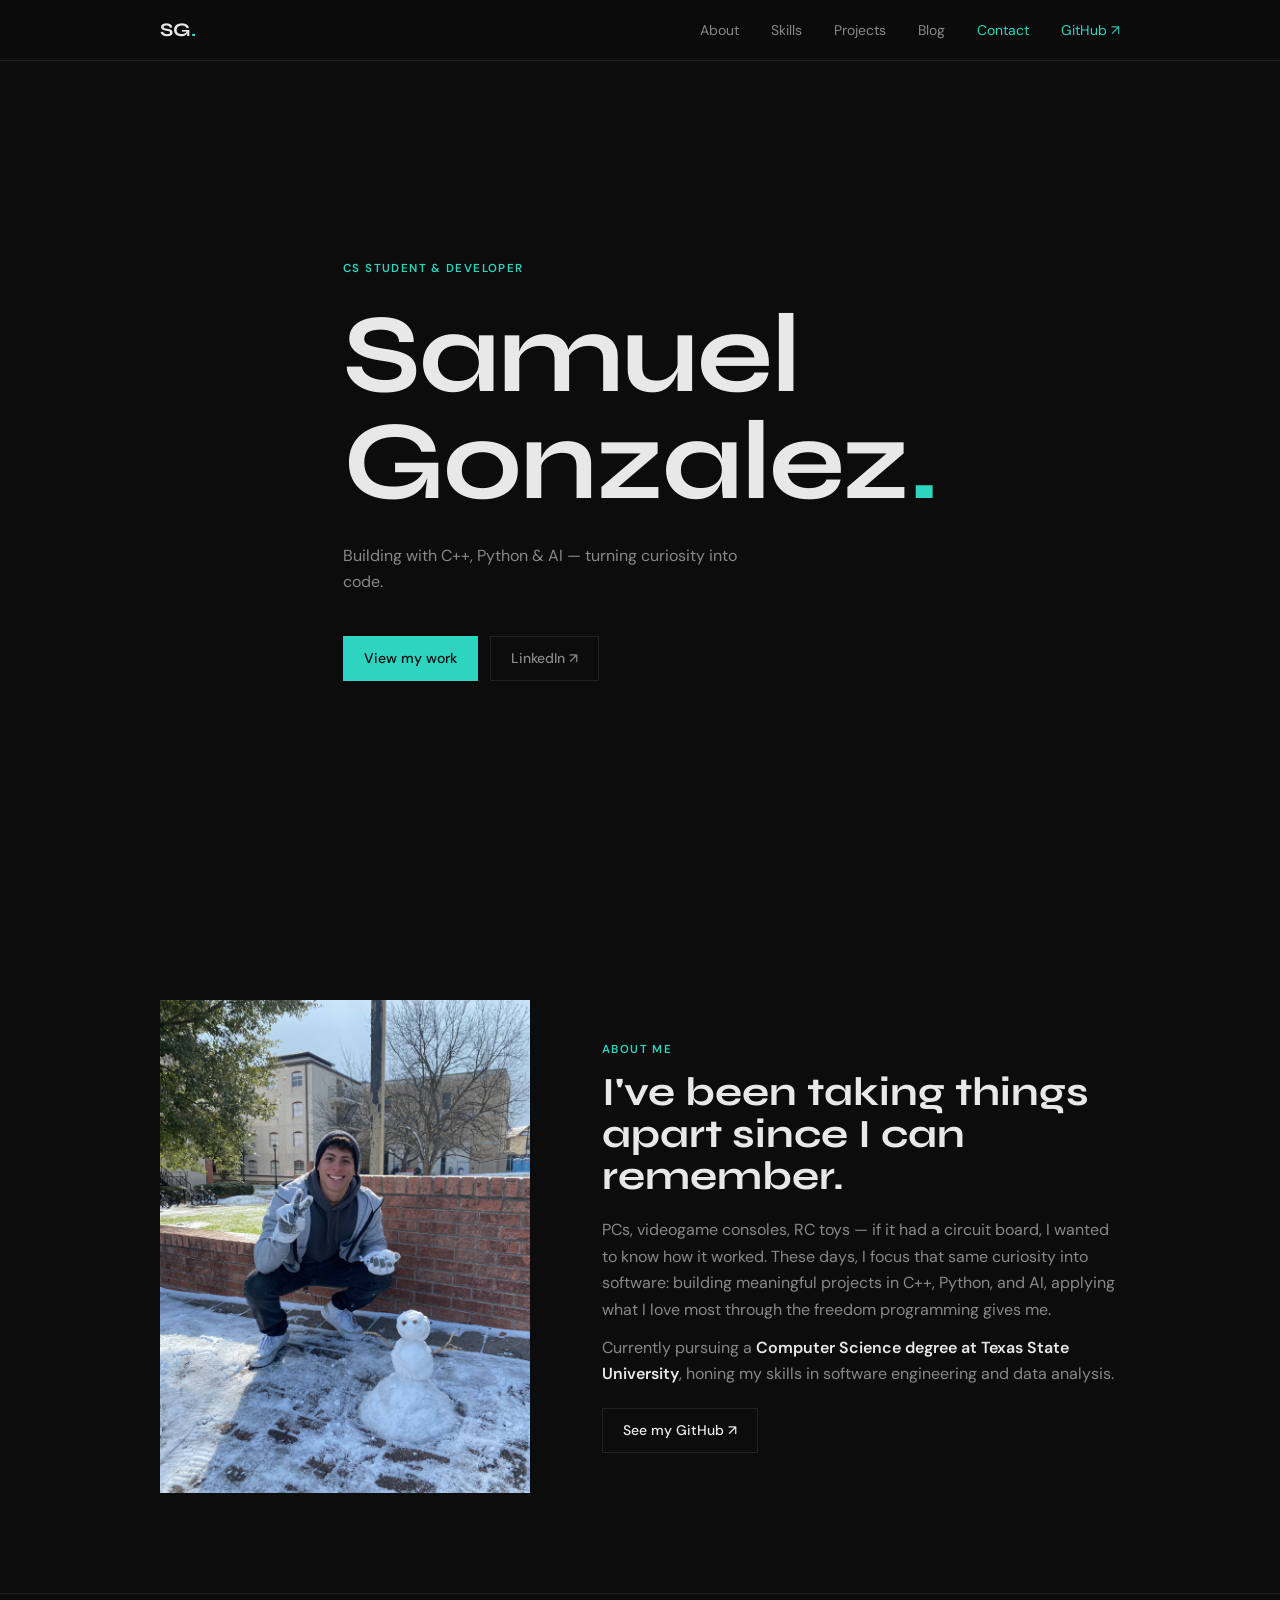
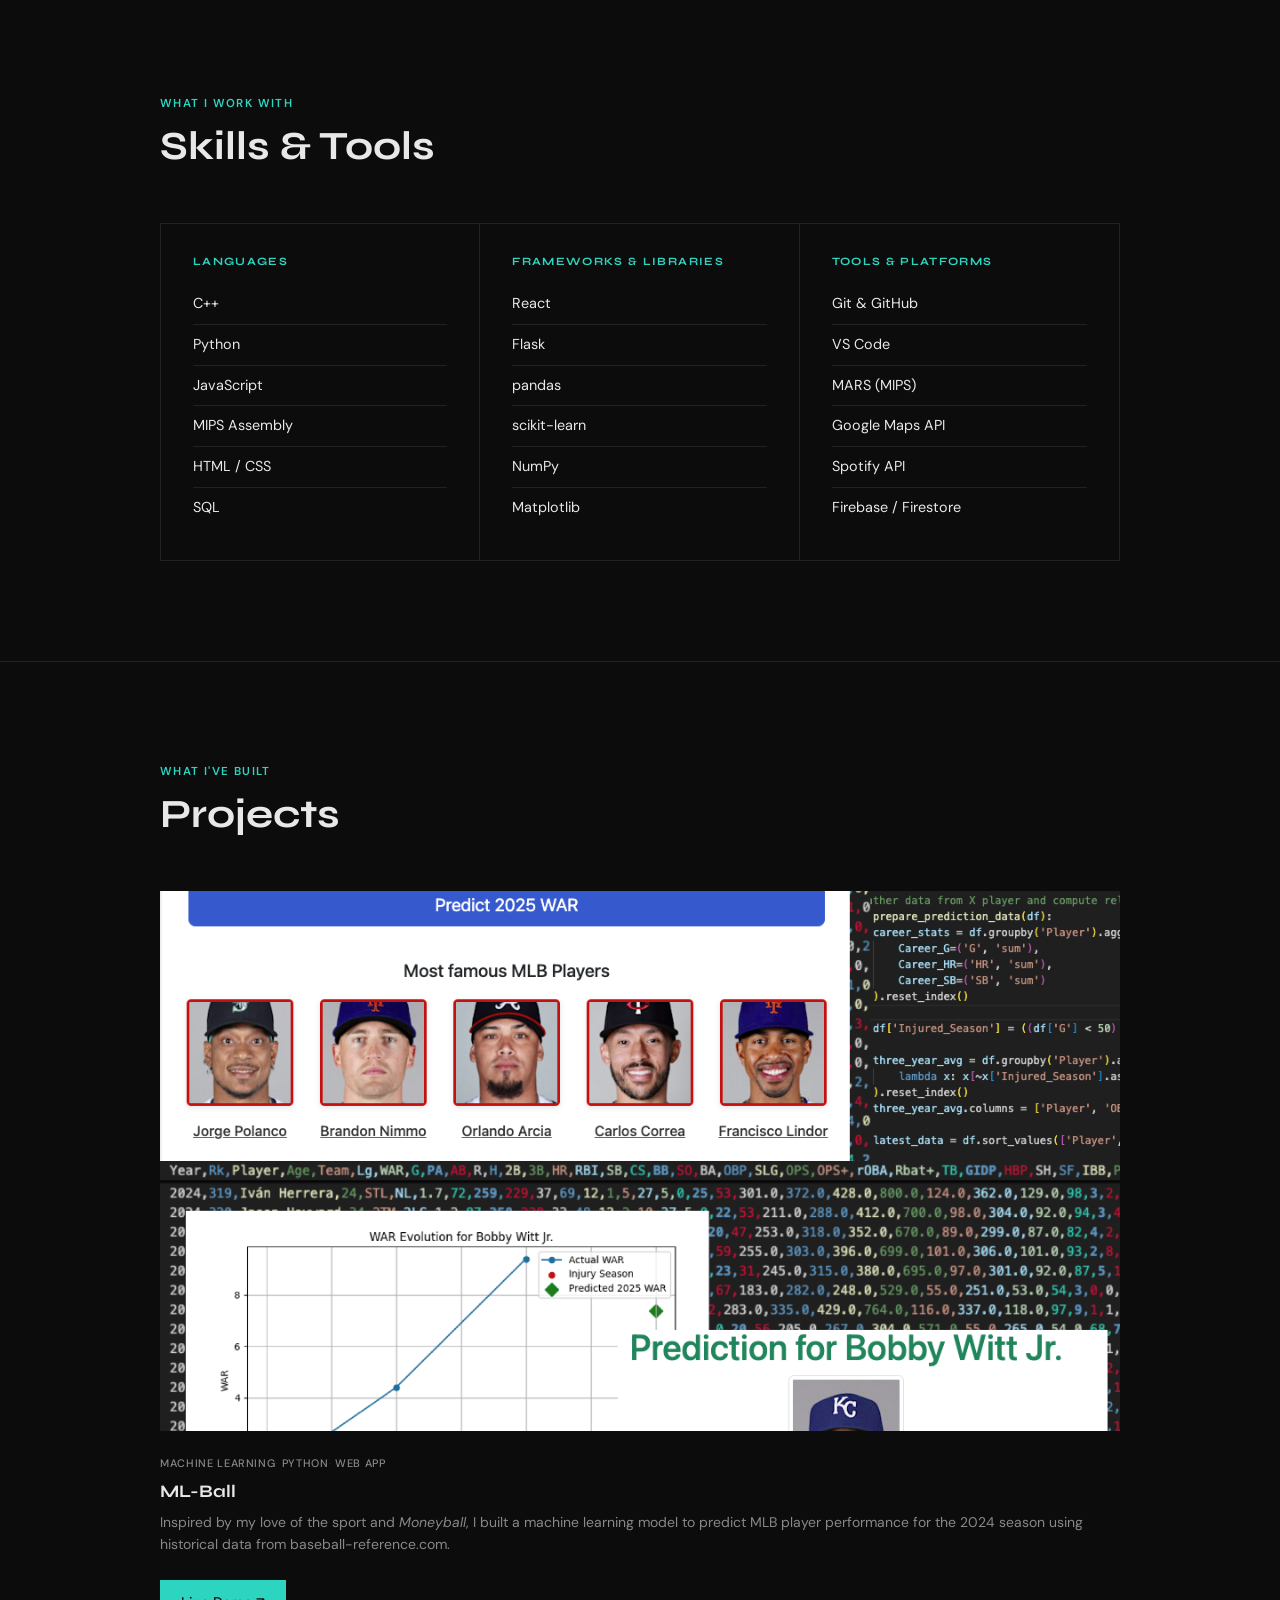
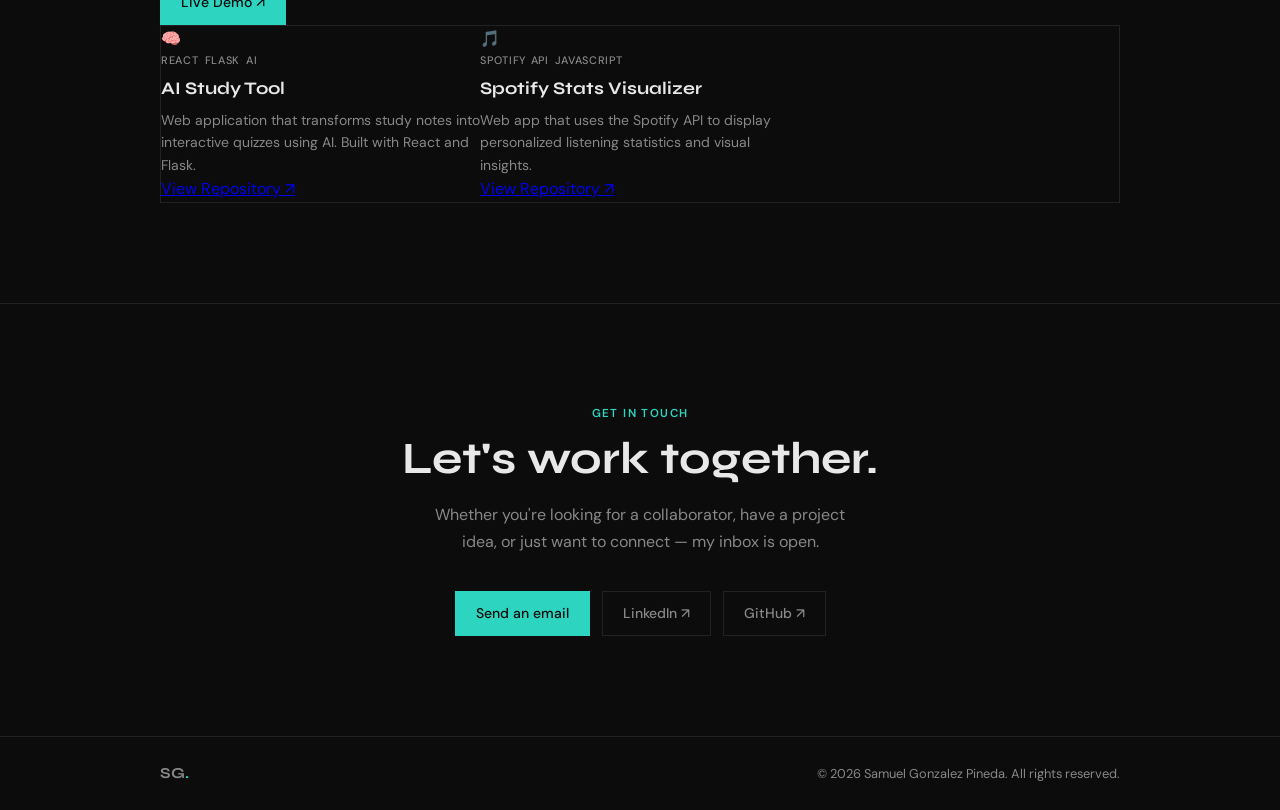
==== commit a14e2dfc: "added new subfiles features for the blog section" ====
--- a/index.html
+++ b/index.html
@@ -14,6 +14,9 @@
 
   <a href="#main-content" class="skip-link">Skip to content</a>
 
+  <!-- Noise overlay -->
+  <div class="noise" aria-hidden="true"></div>
+
   <!-- HEADER / NAV -->
   <header>
     <div class="container header-inner">
@@ -21,10 +24,9 @@
       <nav>
         <ul class="nav-links">
           <li><a href="#about">About</a></li>
+          <li><a href="#skills">Skills</a></li>
           <li><a href="#projects">Projects</a></li>
-          <li><a href="#research">Research</a></li>
-          <li><a href="#skills">Skills</a></li>
-          <li><a href="now.html" target="_blank" rel="noopener noreferrer" class="nav-external">Now ↗</a></li>
+          <li><a href="blog.html">Blog</a></li>
           <li><a href="#contact">Contact</a></li>
           <li>
             <a href="https://github.com/SamGon24" target="_blank" rel="noopener noreferrer" class="nav-external">
@@ -46,43 +48,41 @@
       <div class="container hero-inner">
         <div class="hero-label reveal">CS Student & Developer</div>
         <h1 id="hero-name" class="hero-name reveal reveal-delay-1">
-          Samuel<br />Gonzalez Pineda<span class="accent-dot">.</span>
+          Samuel<br />Gonzalez<span class="accent-dot">.</span>
         </h1>
         <p class="hero-sub reveal reveal-delay-2">
-          CS undergrad at Texas State — building ML tools, AI apps, and embedded systems.
-          Undergraduate researcher &amp; Spring 2026 Excellence Award recipient.
+          Building with C++, Python &amp; AI — turning curiosity into code.
         </p>
         <div class="hero-cta reveal reveal-delay-3">
           <a href="#projects" class="btn btn-primary">View my work</a>
           <a href="https://www.linkedin.com/in/samuelgoncalves/" target="_blank" rel="noopener noreferrer" class="btn btn-ghost">LinkedIn ↗</a>
-          <a href="YOUR_RESUME_LINK_HERE" target="_blank" rel="noopener noreferrer" class="btn btn-ghost">Resume ↗</a>
-        </div>
-      </div>
-    </section>
-
-    <!-- ── WORK ZONE ──────────────────────────────── -->
-    <div class="zone-divider reveal">
-      <span class="zone-label">Work</span>
-    </div>
+        </div>
+      </div>
+      <div class="hero-deco" aria-hidden="true">
+        <div class="deco-ring deco-ring-1"></div>
+        <div class="deco-ring deco-ring-2"></div>
+        <div class="deco-ring deco-ring-3"></div>
+      </div>
+    </section>
 
     <!-- ABOUT -->
     <section id="about" class="section" aria-labelledby="about-heading">
       <div class="container about-grid">
         <div class="about-img-wrap reveal">
           <img src="IMAGES/IMG_5211.JPEG" alt="Photo of Samuel Gonzalez" class="about-photo" />
+          <div class="about-img-accent" aria-hidden="true"></div>
         </div>
         <div class="about-text reveal reveal-delay-1">
           <div class="section-label">About me</div>
           <h2 id="about-heading">I've been taking things apart since I can remember.</h2>
           <p>
             PCs, videogame consoles, RC toys — if it had a circuit board, I wanted to know how it worked.
-            Born in Mexico, based in Texas, I focus that same curiosity into software: building meaningful
-            projects in C++, Python, and AI through the freedom programming gives me.
+            These days, I focus that same curiosity into software: building meaningful projects in C++, Python, and AI,
+            applying what I love most through the freedom programming gives me.
           </p>
           <p>
-            Pursuing a <strong>CS degree at Texas State University</strong> (graduating Fall 2027),
-            working as an undergraduate researcher in Dr. Qasem's lab, and co-founding
-            <strong>DARA</strong> alongside a fellow Bobcat.
+            Currently pursuing a <strong>Computer Science degree at Texas State University</strong>,
+            honing my skills in software engineering and data analysis.
           </p>
           <a href="https://github.com/SamGon24" target="_blank" rel="noopener noreferrer" class="btn btn-outline">
             See my GitHub ↗
@@ -90,151 +90,6 @@
         </div>
       </div>
     </section>
-
-    <!-- PROJECTS -->
-    <section id="projects" class="section section-alt" aria-labelledby="projects-heading">
-      <div class="container">
-        <div class="section-header reveal">
-          <div class="section-label">What I've built</div>
-          <h2 id="projects-heading">Projects</h2>
-        </div>
-
-        <div class="projects-grid">
-
-          <!-- ML-Ball -->
-          <div class="project-tile reveal">
-            <div class="project-img-wrap">
-              <img src="IMAGES/MLB_PROJECT.png" alt="ML-Ball Project Screenshot" class="project-img" />
-            </div>
-            <div class="project-tile-body">
-              <div class="project-meta">
-                <span class="project-tag">Machine Learning</span>
-                <span class="project-tag">Random Forest</span>
-                <span class="project-tag">Python</span>
-                <span class="project-tag">scikit-learn</span>
-              </div>
-              <h3 class="project-title">ML-Ball</h3>
-              <p class="project-desc">
-                Inspired by my love of the sport and <em>Moneyball</em>, I built a machine learning model
-                to predict MLB player performance using historical data from baseball-reference.com.
-              </p>
-              <div class="project-links">
-                <a href="https://web-production-1a459.up.railway.app/" target="_blank" rel="noopener noreferrer" class="btn btn-primary">Live Demo ↗</a>
-              </div>
-            </div>
-          </div>
-
-          <!-- Spotify Visualizer -->
-          <div class="project-tile reveal reveal-delay-1">
-            <div class="project-img-wrap">
-              <img src="IMAGES/SPOTIFY-SC.png" alt="Spotify Visualizer Screenshot" class="project-img" />
-            </div>
-            <div class="project-tile-body">
-              <div class="project-meta">
-                <span class="project-tag">Spotify API</span>
-                <span class="project-tag">React</span>
-                <span class="project-tag">Flask</span>
-                <span class="project-tag">Python</span>
-              </div>
-              <h3 class="project-title">Spotify Visualizer</h3>
-              <p class="project-desc">
-                Web app that connects to your Spotify account and surfaces personalized listening
-                statistics and visual insights through a clean React interface.
-              </p>
-              <div class="project-links">
-                <a href="https://spotify-visualizer-ugbj.vercel.app/" target="_blank" rel="noopener noreferrer" class="btn btn-primary">Live Demo ↗</a>
-              </div>
-            </div>
-          </div>
-
-          <!-- Study AI-Tool -->
-          <div class="project-tile reveal reveal-delay-2">
-            <div class="project-img-wrap">
-              <img src="IMAGES/AI-SC.png" alt="Study AI-Tool Screenshot" class="project-img" />
-            </div>
-            <div class="project-tile-body">
-              <div class="project-meta">
-                <span class="project-tag">OpenAI API</span>
-                <span class="project-tag">RAG</span>
-                <span class="project-tag">React</span>
-                <span class="project-tag">Firebase</span>
-              </div>
-              <h3 class="project-title">Study AI-Tool</h3>
-              <p class="project-desc">
-                AI-powered study tool using GPT-4o, RAG with Qdrant, and React — built for CS 3398,
-                now live with Firebase auth and a document library.
-              </p>
-              <div class="project-links">
-                <a href="https://aitutorproject-197c3.web.app/" target="_blank" rel="noopener noreferrer" class="btn btn-primary">Live Demo ↗</a>
-              </div>
-            </div>
-          </div>
-
-          <!-- DARA -->
-          <div class="project-tile reveal">
-            <div class="project-img-wrap project-img-placeholder">
-              <span class="placeholder-wordmark">DARA</span>
-            </div>
-            <div class="project-tile-body">
-              <div class="project-meta">
-                <span class="project-tag">Startup</span>
-                <span class="project-tag">Co-founder</span>
-                <span class="project-badge">In progress</span>
-              </div>
-              <h3 class="project-title">DARA</h3>
-              <p class="project-desc">
-                Co-founded startup building at the intersection of technology and community.
-                Navigating F-1 entrepreneurship through CPT/OPT pathways alongside a TXST colleague.
-              </p>
-            </div>
-          </div>
-
-        </div>
-
-        <div class="reveal" style="margin-top: 40px; text-align: center;">
-          <a href="https://github.com/SamGon24" target="_blank" rel="noopener noreferrer" class="btn btn-outline">More on GitHub ↗</a>
-        </div>
-
-      </div>
-    </section>
-
-    <!-- RESEARCH -->
-    <section id="research" class="section" aria-labelledby="research-heading">
-      <div class="container">
-        <div class="section-header reveal">
-          <div class="section-label">Academic work</div>
-          <h2 id="research-heading">Research</h2>
-        </div>
-        <div class="research-grid">
-
-          <div class="research-item reveal">
-            <div class="research-header">
-              <div>
-                <div class="research-org">Texas State University — Dr. Apan Qasem's Lab</div>
-                <h3 class="research-title">NUEVA Community App</h3>
-              </div>
-              <span class="research-badge">ACL-funded</span>
-            </div>
-            <p class="research-desc">
-              Undergraduate researcher on a community-facing mobile application funded by the
-              Administration for Community Living. Working on architecture, feature development,
-              and data integration in an applied research context.
-            </p>
-            <div class="research-meta">
-              <span class="research-tag">Mobile</span>
-              <span class="research-tag">Community Tech</span>
-              <span class="research-tag">Applied Research</span>
-            </div>
-          </div>
-
-        </div>
-      </div>
-    </section>
-
-    <!-- ── PERSON ZONE ─────────────────────────────── -->
-    <div class="zone-divider reveal">
-      <span class="zone-label">Person</span>
-    </div>
 
     <!-- SKILLS -->
     <section id="skills" class="section section-alt" aria-labelledby="skills-heading">
@@ -271,12 +126,88 @@
             <ul class="skill-list">
               <li>Git & GitHub</li>
               <li>VS Code</li>
+              <li>MARS (MIPS)</li>
               <li>Google Maps API</li>
               <li>Spotify API</li>
               <li>Firebase / Firestore</li>
-              <li>Qdrant</li>
             </ul>
           </div>
+        </div>
+      </div>
+    </section>
+
+    <!-- PROJECTS -->
+    <section id="projects" class="section" aria-labelledby="projects-heading">
+      <div class="container">
+        <div class="section-header reveal">
+          <div class="section-label">What I've built</div>
+          <h2 id="projects-heading">Projects</h2>
+        </div>
+
+        <!-- ML-Ball (featured) -->
+        <div class="project project-featured reveal">
+          <div class="project-img-wrap">
+            <img src="IMAGES/MLB_PROJECT.png" alt="ML-Ball Project Screenshot" class="project-img" />
+            <div class="project-img-overlay" aria-hidden="true"></div>
+          </div>
+          <div class="project-body">
+            <div class="project-meta">
+              <span class="project-tag">Machine Learning</span>
+              <span class="project-tag">Python</span>
+              <span class="project-tag">Web App</span>
+            </div>
+            <h3 class="project-title">ML-Ball</h3>
+            <p class="project-desc">
+              Inspired by my love of the sport and <em>Moneyball</em>, I built a machine learning model
+              to predict MLB player performance for the 2024 season using historical data from
+              baseball-reference.com.
+            </p>
+            <div class="project-links">
+              <a href="https://web-production-1a459.up.railway.app/" target="_blank" rel="noopener noreferrer" class="btn btn-primary">
+                Live Demo ↗
+              </a>
+            </div>
+          </div>
+        </div>
+
+        <!-- Other projects grid -->
+        <div class="projects-grid">
+
+          <!-- AI Study Tool -->
+          <div class="project-card reveal reveal-delay-1">
+            <div class="project-card-icon" aria-hidden="true">🧠</div>
+            <div class="project-meta">
+              <span class="project-tag">React</span>
+              <span class="project-tag">Flask</span>
+              <span class="project-tag">AI</span>
+            </div>
+            <h3 class="project-title">AI Study Tool</h3>
+            <p class="project-desc">
+              Web application that transforms study notes into interactive quizzes using AI.
+              Built with React and Flask.
+            </p>
+            <a href="https://github.com/your-repo-link" target="_blank" rel="noopener noreferrer" class="card-link">
+              View Repository ↗
+            </a>
+          </div>
+
+          <!-- Spotify Stats Visualizer -->
+          <div class="project-card reveal reveal-delay-2">
+            <div class="project-card-icon" aria-hidden="true">🎵</div>
+            <div class="project-meta">
+              <span class="project-tag">Spotify API</span>
+              <span class="project-tag">JavaScript</span>
+            </div>
+            <h3 class="project-title">Spotify Stats Visualizer</h3>
+            <p class="project-desc">
+              Web app that uses the Spotify API to display personalized listening statistics
+              and visual insights.
+            </p>
+            <a href="https://github.com/your-repo-link" target="_blank" rel="noopener noreferrer" class="card-link">
+              View Repository ↗
+            </a>
+          </div>
+
         </div>
       </div>
     </section>
@@ -291,7 +222,7 @@
           my inbox is open.
         </p>
         <div class="contact-links">
-          <a href="mailto:samuelitro24@gmail.com" class="btn btn-primary">Send an email</a>
+          <a href="mailto:samuel@example.com" class="btn btn-primary">Send an email</a>
           <a href="https://www.linkedin.com/in/samuelgoncalves/" target="_blank" rel="noopener noreferrer" class="btn btn-ghost">LinkedIn ↗</a>
           <a href="https://github.com/SamGon24" target="_blank" rel="noopener noreferrer" class="btn btn-ghost">GitHub ↗</a>
         </div>
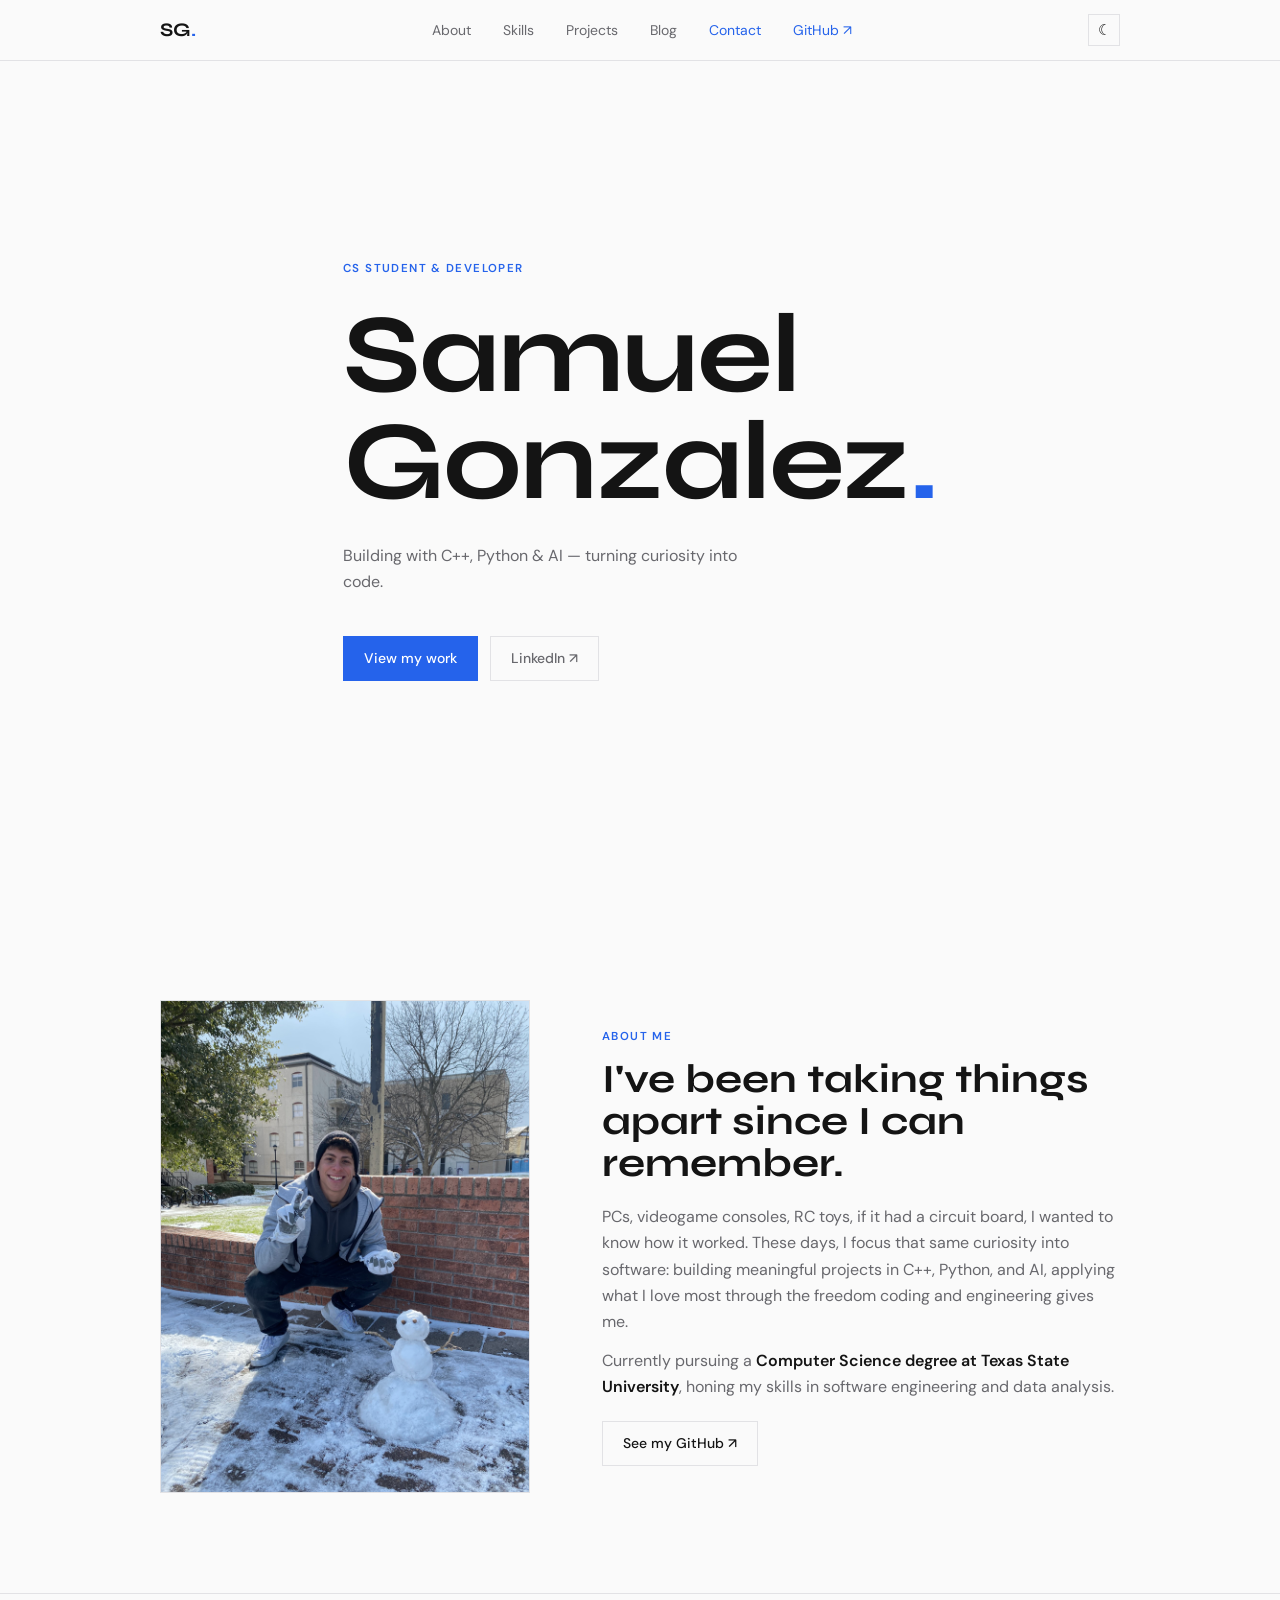
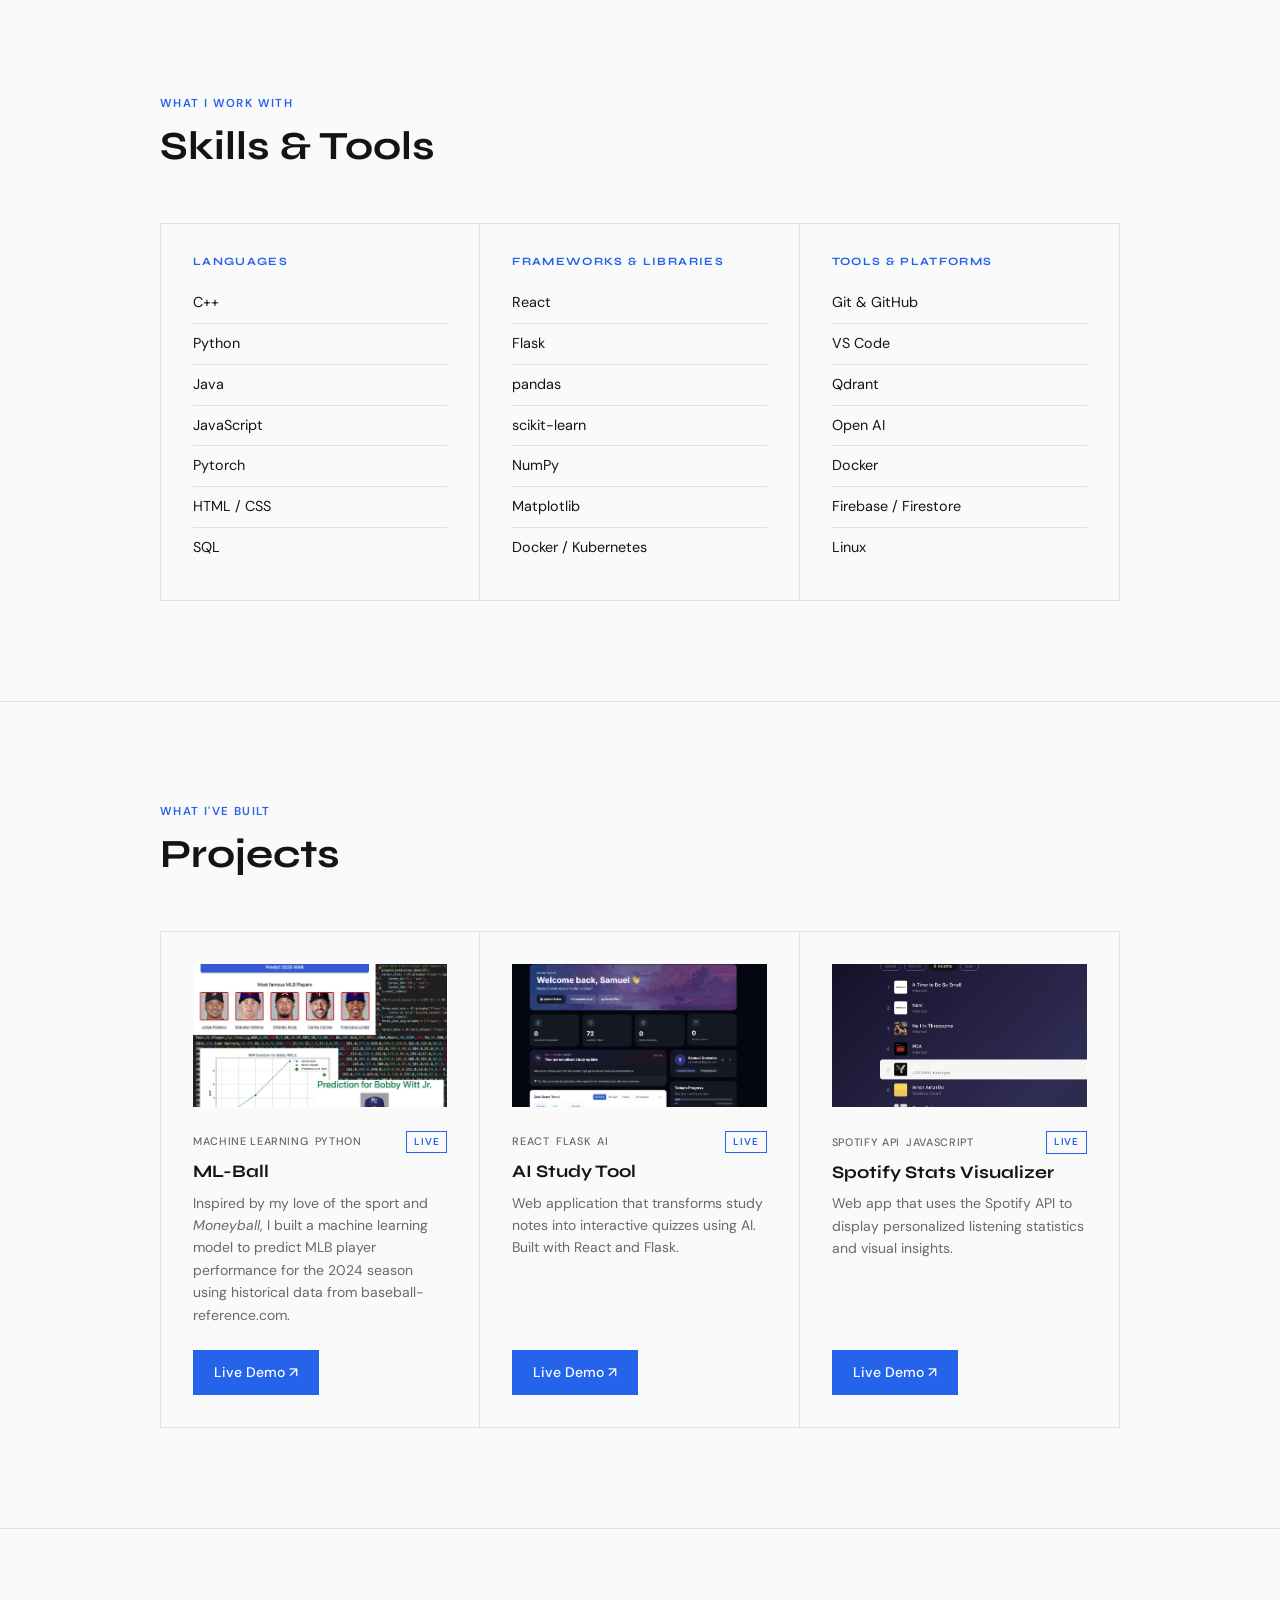
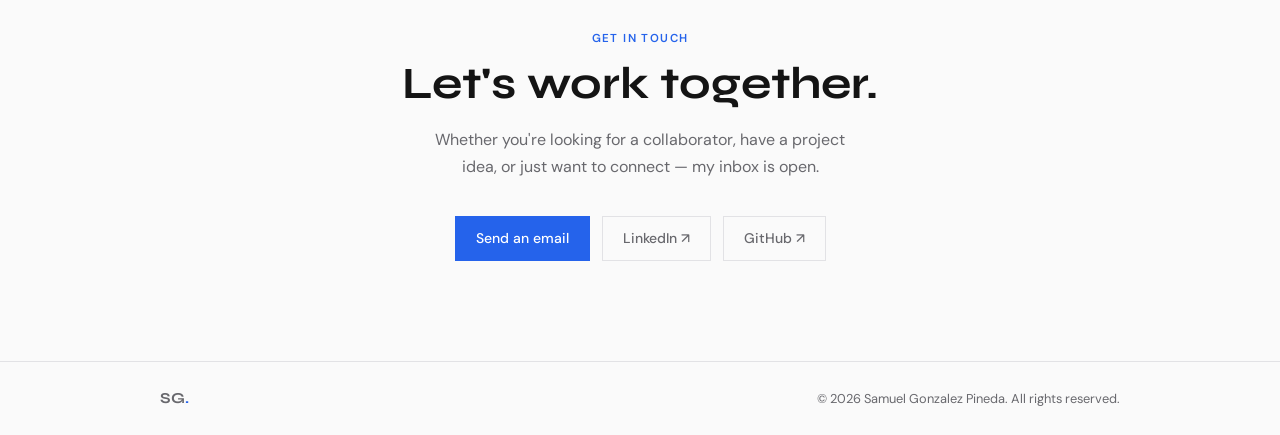
==== commit 9e066ede: "minimalized a lot of ai slop" ====
--- a/index.html
+++ b/index.html
@@ -9,13 +9,17 @@
   <link rel="preconnect" href="https://fonts.gstatic.com" crossorigin />
   <link href="https://fonts.googleapis.com/css2?family=Syne:wght@400;600;700;800&family=DM+Sans:ital,opsz,wght@0,9..40,300;0,9..40,400;0,9..40,500;1,9..40,300&display=swap" rel="stylesheet" />
   <link rel="stylesheet" href="style.css" />
+  <script>
+    (function () {
+      var saved = localStorage.getItem("theme");
+      var theme = saved || (window.matchMedia("(prefers-color-scheme: light)").matches ? "light" : "dark");
+      document.documentElement.setAttribute("data-theme", theme);
+    })();
+  </script>
 </head>
 <body>
 
   <a href="#main-content" class="skip-link">Skip to content</a>
-
-  <!-- Noise overlay -->
-  <div class="noise" aria-hidden="true"></div>
 
   <!-- HEADER / NAV -->
   <header>
@@ -35,6 +39,10 @@
           </li>
         </ul>
       </nav>
+      <button id="theme-toggle" class="theme-toggle" aria-label="Toggle dark or light mode">
+        <span class="icon-light" aria-hidden="true">☀</span>
+        <span class="icon-dark" aria-hidden="true">☾</span>
+      </button>
       <button class="nav-toggle" aria-label="Toggle navigation" aria-expanded="false">
         <span></span><span></span>
       </button>
@@ -46,39 +54,33 @@
     <!-- HERO -->
     <section class="hero" aria-labelledby="hero-name">
       <div class="container hero-inner">
-        <div class="hero-label reveal">CS Student & Developer</div>
-        <h1 id="hero-name" class="hero-name reveal reveal-delay-1">
+        <div class="hero-label">CS Student & Developer</div>
+        <h1 id="hero-name" class="hero-name">
           Samuel<br />Gonzalez<span class="accent-dot">.</span>
         </h1>
-        <p class="hero-sub reveal reveal-delay-2">
+        <p class="hero-sub">
           Building with C++, Python &amp; AI — turning curiosity into code.
         </p>
-        <div class="hero-cta reveal reveal-delay-3">
+        <div class="hero-cta">
           <a href="#projects" class="btn btn-primary">View my work</a>
           <a href="https://www.linkedin.com/in/samuelgoncalves/" target="_blank" rel="noopener noreferrer" class="btn btn-ghost">LinkedIn ↗</a>
         </div>
-      </div>
-      <div class="hero-deco" aria-hidden="true">
-        <div class="deco-ring deco-ring-1"></div>
-        <div class="deco-ring deco-ring-2"></div>
-        <div class="deco-ring deco-ring-3"></div>
       </div>
     </section>
 
     <!-- ABOUT -->
     <section id="about" class="section" aria-labelledby="about-heading">
       <div class="container about-grid">
-        <div class="about-img-wrap reveal">
+        <div class="about-img-wrap">
           <img src="IMAGES/IMG_5211.JPEG" alt="Photo of Samuel Gonzalez" class="about-photo" />
-          <div class="about-img-accent" aria-hidden="true"></div>
-        </div>
-        <div class="about-text reveal reveal-delay-1">
+        </div>
+        <div class="about-text">
           <div class="section-label">About me</div>
           <h2 id="about-heading">I've been taking things apart since I can remember.</h2>
           <p>
-            PCs, videogame consoles, RC toys — if it had a circuit board, I wanted to know how it worked.
+            PCs, videogame consoles, RC toys, if it had a circuit board, I wanted to know how it worked.
             These days, I focus that same curiosity into software: building meaningful projects in C++, Python, and AI,
-            applying what I love most through the freedom programming gives me.
+            applying what I love most through the freedom coding and engineering gives me.
           </p>
           <p>
             Currently pursuing a <strong>Computer Science degree at Texas State University</strong>,
@@ -94,23 +96,24 @@
     <!-- SKILLS -->
     <section id="skills" class="section section-alt" aria-labelledby="skills-heading">
       <div class="container">
-        <div class="section-header reveal">
+        <div class="section-header">
           <div class="section-label">What I work with</div>
           <h2 id="skills-heading">Skills & Tools</h2>
         </div>
         <div class="skills-grid">
-          <div class="skill-group reveal">
+          <div class="skill-group">
             <h3 class="skill-group-title">Languages</h3>
             <ul class="skill-list">
               <li>C++</li>
               <li>Python</li>
+              <li>Java</li>
               <li>JavaScript</li>
-              <li>MIPS Assembly</li>
+              <li>Pytorch</li>
               <li>HTML / CSS</li>
               <li>SQL</li>
             </ul>
           </div>
-          <div class="skill-group reveal reveal-delay-1">
+          <div class="skill-group">
             <h3 class="skill-group-title">Frameworks & Libraries</h3>
             <ul class="skill-list">
               <li>React</li>
@@ -119,17 +122,19 @@
               <li>scikit-learn</li>
               <li>NumPy</li>
               <li>Matplotlib</li>
+              <li>Docker / Kubernetes</li>
             </ul>
           </div>
-          <div class="skill-group reveal reveal-delay-2">
+          <div class="skill-group">
             <h3 class="skill-group-title">Tools & Platforms</h3>
             <ul class="skill-list">
               <li>Git & GitHub</li>
               <li>VS Code</li>
-              <li>MARS (MIPS)</li>
-              <li>Google Maps API</li>
-              <li>Spotify API</li>
+              <li>Qdrant</li>
+              <li>Open AI</li>
+              <li>Docker</li>
               <li>Firebase / Firestore</li>
+              <li>Linux</li>
             </ul>
           </div>
         </div>
@@ -139,73 +144,87 @@
     <!-- PROJECTS -->
     <section id="projects" class="section" aria-labelledby="projects-heading">
       <div class="container">
-        <div class="section-header reveal">
+        <div class="section-header">
           <div class="section-label">What I've built</div>
           <h2 id="projects-heading">Projects</h2>
         </div>
 
-        <!-- ML-Ball (featured) -->
-        <div class="project project-featured reveal">
-          <div class="project-img-wrap">
-            <img src="IMAGES/MLB_PROJECT.png" alt="ML-Ball Project Screenshot" class="project-img" />
-            <div class="project-img-overlay" aria-hidden="true"></div>
-          </div>
-          <div class="project-body">
-            <div class="project-meta">
-              <span class="project-tag">Machine Learning</span>
-              <span class="project-tag">Python</span>
-              <span class="project-tag">Web App</span>
-            </div>
-            <h3 class="project-title">ML-Ball</h3>
-            <p class="project-desc">
-              Inspired by my love of the sport and <em>Moneyball</em>, I built a machine learning model
-              to predict MLB player performance for the 2024 season using historical data from
-              baseball-reference.com.
-            </p>
-            <div class="project-links">
-              <a href="https://web-production-1a459.up.railway.app/" target="_blank" rel="noopener noreferrer" class="btn btn-primary">
-                Live Demo ↗
-              </a>
-            </div>
-          </div>
-        </div>
-
-        <!-- Other projects grid -->
         <div class="projects-grid">
 
+          <!-- ML-Ball -->
+          <div class="project-tile">
+            <div class="project-img-wrap">
+              <img src="IMAGES/MLB_PROJECT.png" alt="ML-Ball Project Screenshot" class="project-img" />
+            </div>
+            <div class="project-tile-body">
+              <div class="project-meta">
+                <span class="project-tag">Machine Learning</span>
+                <span class="project-tag">Python</span>
+                <span class="project-badge">Live</span>
+              </div>
+              <h3 class="project-title">ML-Ball</h3>
+              <p class="project-desc">
+                Inspired by my love of the sport and <em>Moneyball</em>, I built a machine learning model
+                to predict MLB player performance for the 2024 season using historical data from
+                baseball-reference.com.
+              </p>
+              <div class="project-links">
+                <a href="https://war-predict.onrender.com/" target="_blank" rel="noopener noreferrer" class="btn btn-primary">
+                  Live Demo ↗
+                </a>
+              </div>
+            </div>
+          </div>
+
           <!-- AI Study Tool -->
-          <div class="project-card reveal reveal-delay-1">
-            <div class="project-card-icon" aria-hidden="true">🧠</div>
-            <div class="project-meta">
-              <span class="project-tag">React</span>
-              <span class="project-tag">Flask</span>
-              <span class="project-tag">AI</span>
-            </div>
-            <h3 class="project-title">AI Study Tool</h3>
-            <p class="project-desc">
-              Web application that transforms study notes into interactive quizzes using AI.
-              Built with React and Flask.
-            </p>
-            <a href="https://github.com/your-repo-link" target="_blank" rel="noopener noreferrer" class="card-link">
-              View Repository ↗
-            </a>
+          <div class="project-tile">
+            <div class="project-img-wrap">
+              <img src="IMAGES/AI-SC.png" alt="AI Study Tool Screenshot" class="project-img" />
+            </div>
+            <div class="project-tile-body">
+              <div class="project-meta">
+                <span class="project-tag">React</span>
+                <span class="project-tag">Flask</span>
+                <span class="project-tag">AI</span>
+                <span class="project-badge">Live</span>
+              </div>
+              <h3 class="project-title">AI Study Tool</h3>
+              <p class="project-desc">
+                Web application that transforms study notes into interactive quizzes using AI.
+                Built with React and Flask.
+              </p>
+              <div class="project-links">
+                <!-- TODO: replace # with live demo link -->
+                <a href="#" target="_blank" rel="noopener noreferrer" class="btn btn-primary">
+                  Live Demo ↗
+                </a>
+              </div>
+            </div>
           </div>
 
           <!-- Spotify Stats Visualizer -->
-          <div class="project-card reveal reveal-delay-2">
-            <div class="project-card-icon" aria-hidden="true">🎵</div>
-            <div class="project-meta">
-              <span class="project-tag">Spotify API</span>
-              <span class="project-tag">JavaScript</span>
-            </div>
-            <h3 class="project-title">Spotify Stats Visualizer</h3>
-            <p class="project-desc">
-              Web app that uses the Spotify API to display personalized listening statistics
-              and visual insights.
-            </p>
-            <a href="https://github.com/your-repo-link" target="_blank" rel="noopener noreferrer" class="card-link">
-              View Repository ↗
-            </a>
+          <div class="project-tile">
+            <div class="project-img-wrap">
+              <img src="IMAGES/SPOTIFY-SC.png" alt="Spotify Stats Visualizer Screenshot" class="project-img" />
+            </div>
+            <div class="project-tile-body">
+              <div class="project-meta">
+                <span class="project-tag">Spotify API</span>
+                <span class="project-tag">JavaScript</span>
+                <span class="project-badge">Live</span>
+              </div>
+              <h3 class="project-title">Spotify Stats Visualizer</h3>
+              <p class="project-desc">
+                Web app that uses the Spotify API to display personalized listening statistics
+                and visual insights.
+              </p>
+              <div class="project-links">
+                <!-- TODO: replace # with live demo link -->
+                <a href="#" target="_blank" rel="noopener noreferrer" class="btn btn-primary">
+                  Live Demo ↗
+                </a>
+              </div>
+            </div>
           </div>
 
         </div>
@@ -214,7 +233,7 @@
 
     <!-- CONTACT -->
     <section id="contact" class="section section-contact" aria-labelledby="contact-heading">
-      <div class="container contact-inner reveal">
+      <div class="container contact-inner">
         <div class="section-label">Get in touch</div>
         <h2 id="contact-heading">Let's work together.</h2>
         <p>
@@ -222,7 +241,7 @@
           my inbox is open.
         </p>
         <div class="contact-links">
-          <a href="mailto:samuel@example.com" class="btn btn-primary">Send an email</a>
+          <a href="mailto:samuelitro24@gmail.com" class="btn btn-primary">Send an email</a>
           <a href="https://www.linkedin.com/in/samuelgoncalves/" target="_blank" rel="noopener noreferrer" class="btn btn-ghost">LinkedIn ↗</a>
           <a href="https://github.com/SamGon24" target="_blank" rel="noopener noreferrer" class="btn btn-ghost">GitHub ↗</a>
         </div>
--- a/style.css
+++ b/style.css
@@ -2,21 +2,33 @@
    TOKENS
    ============================================= */
 :root {
-  --bg: #0c0c0c;
-  --surface: #161616;
-  --border: #222;
-  --text: #e8e8e8;
-  --muted: #888;
-  --accent: #2dd4bf;
+  --bg: #0b0b0c;
+  --surface: #17171a;
+  --border: #2a2a2e;
+  --text: #f2f2f3;
+  --muted: #9a9a9f;
+  --accent: #4d8dff;
+  --accent-contrast: #ffffff;
+  --backdrop: rgba(0, 0, 0, 0.6);
   --maxw: 1040px;
-  --transition: 0.2s ease;
+  --transition: 0.15s ease;
+}
+
+:root[data-theme="light"] {
+  --bg: #fafafa;
+  --surface: #ffffff;
+  --border: #e2e2e5;
+  --text: #141414;
+  --muted: #68686d;
+  --accent: #2563eb;
+  --accent-contrast: #ffffff;
+  --backdrop: rgba(0, 0, 0, 0.35);
 }
 
 /* =============================================
    RESET & BASE
    ============================================= */
 *, *::before, *::after { box-sizing: border-box; }
-html { scroll-behavior: smooth; }
 
 body {
   font-family: 'DM Sans', system-ui, sans-serif;
@@ -27,6 +39,7 @@
   background: var(--bg);
   color: var(--text);
   overflow-x: hidden;
+  transition: background var(--transition), color var(--transition);
 }
 
 img { display: block; max-width: 100%; height: auto; }
@@ -100,10 +113,9 @@
   position: fixed;
   top: 0; left: 0; right: 0;
   z-index: 100;
-  background: rgba(12, 12, 12, 0.92);
-  backdrop-filter: blur(8px);
-  -webkit-backdrop-filter: blur(8px);
+  background: var(--bg);
   border-bottom: 1px solid var(--border);
+  transition: background var(--transition), border-color var(--transition);
 }
 
 .header-inner {
@@ -111,6 +123,7 @@
   align-items: center;
   justify-content: space-between;
   height: 60px;
+  gap: 20px;
 }
 
 .wordmark {
@@ -119,9 +132,8 @@
   font-weight: 700;
   color: var(--text);
   text-decoration: none;
-  transition: opacity var(--transition);
-}
-.wordmark:hover { color: var(--accent); opacity: 1; }
+}
+.wordmark:hover { color: var(--accent); }
 .dot { color: var(--accent); }
 
 .nav-links {
@@ -154,8 +166,35 @@
   width: 20px;
   height: 1.5px;
   background: var(--text);
-  transition: var(--transition);
-}
+}
+.nav-toggle[aria-expanded="true"] span:first-child {
+  transform: translateY(6.5px) rotate(45deg);
+}
+.nav-toggle[aria-expanded="true"] span:last-child {
+  transform: translateY(-6.5px) rotate(-45deg);
+}
+
+/* =============================================
+   THEME TOGGLE
+   ============================================= */
+.theme-toggle {
+  display: inline-flex;
+  align-items: center;
+  justify-content: center;
+  width: 32px;
+  height: 32px;
+  background: transparent;
+  border: 1px solid var(--border);
+  color: var(--text);
+  cursor: pointer;
+  font-size: 0.95rem;
+  line-height: 1;
+  transition: border-color var(--transition), color var(--transition);
+}
+.theme-toggle:hover { border-color: var(--muted); }
+.theme-toggle .icon-dark { display: none; }
+:root[data-theme="light"] .theme-toggle .icon-light { display: none; }
+:root[data-theme="light"] .theme-toggle .icon-dark { display: inline; }
 
 /* =============================================
    FOCUS
@@ -180,12 +219,12 @@
   cursor: pointer;
   white-space: nowrap;
   border: 1px solid var(--border);
-  transition: opacity var(--transition), border-color var(--transition), color var(--transition);
+  transition: opacity var(--transition), border-color var(--transition), color var(--transition), background var(--transition);
 }
 
 .btn-primary {
   background: var(--accent);
-  color: var(--bg);
+  color: var(--accent-contrast);
   border-color: var(--accent);
 }
 .btn-primary:hover { opacity: 0.85; }
@@ -255,12 +294,11 @@
   align-items: center;
 }
 
-.about-img-wrap { position: relative; }
-
 .about-photo {
   width: 100%;
   max-width: 400px;
   filter: grayscale(15%);
+  border: 1px solid var(--border);
 }
 
 .about-text h2 { margin: 12px 0 20px; }
@@ -318,7 +356,6 @@
   padding: 32px;
   border-right: 1px solid var(--border);
   border-bottom: 1px solid var(--border);
-  transition: background var(--transition);
   position: relative;
 }
 
@@ -352,7 +389,6 @@
   object-fit: cover;
   display: block;
   filter: grayscale(30%);
-  transition: filter 0.4s ease;
 }
 
 .project-tile:hover .project-img { filter: grayscale(0%); }
@@ -592,7 +628,7 @@
   right: 28px;
   width: 40px;
   height: 40px;
-  background: transparent;
+  background: var(--bg);
   color: var(--muted);
   border: 1px solid var(--border);
   font-size: 1rem;
@@ -602,19 +638,6 @@
   transition: color var(--transition), border-color var(--transition);
 }
 #back-to-top:hover { color: var(--text); border-color: var(--muted); }
-
-/* =============================================
-   SCROLL REVEAL
-   ============================================= */
-.reveal {
-  opacity: 0;
-  transform: translateY(14px);
-  transition: opacity 0.5s ease, transform 0.5s ease;
-}
-.reveal.visible { opacity: 1; transform: translateY(0); }
-.reveal-delay-1 { transition-delay: 0.08s; }
-.reveal-delay-2 { transition-delay: 0.16s; }
-.reveal-delay-3 { transition-delay: 0.24s; }
 
 /* =============================================
    RESPONSIVE
@@ -666,7 +689,5 @@
 }
 
 @media (prefers-reduced-motion: reduce) {
-  html { scroll-behavior: auto; }
   *, *::before, *::after { transition: none !important; animation: none !important; }
-  .reveal { opacity: 1; transform: none; }
-}
+}
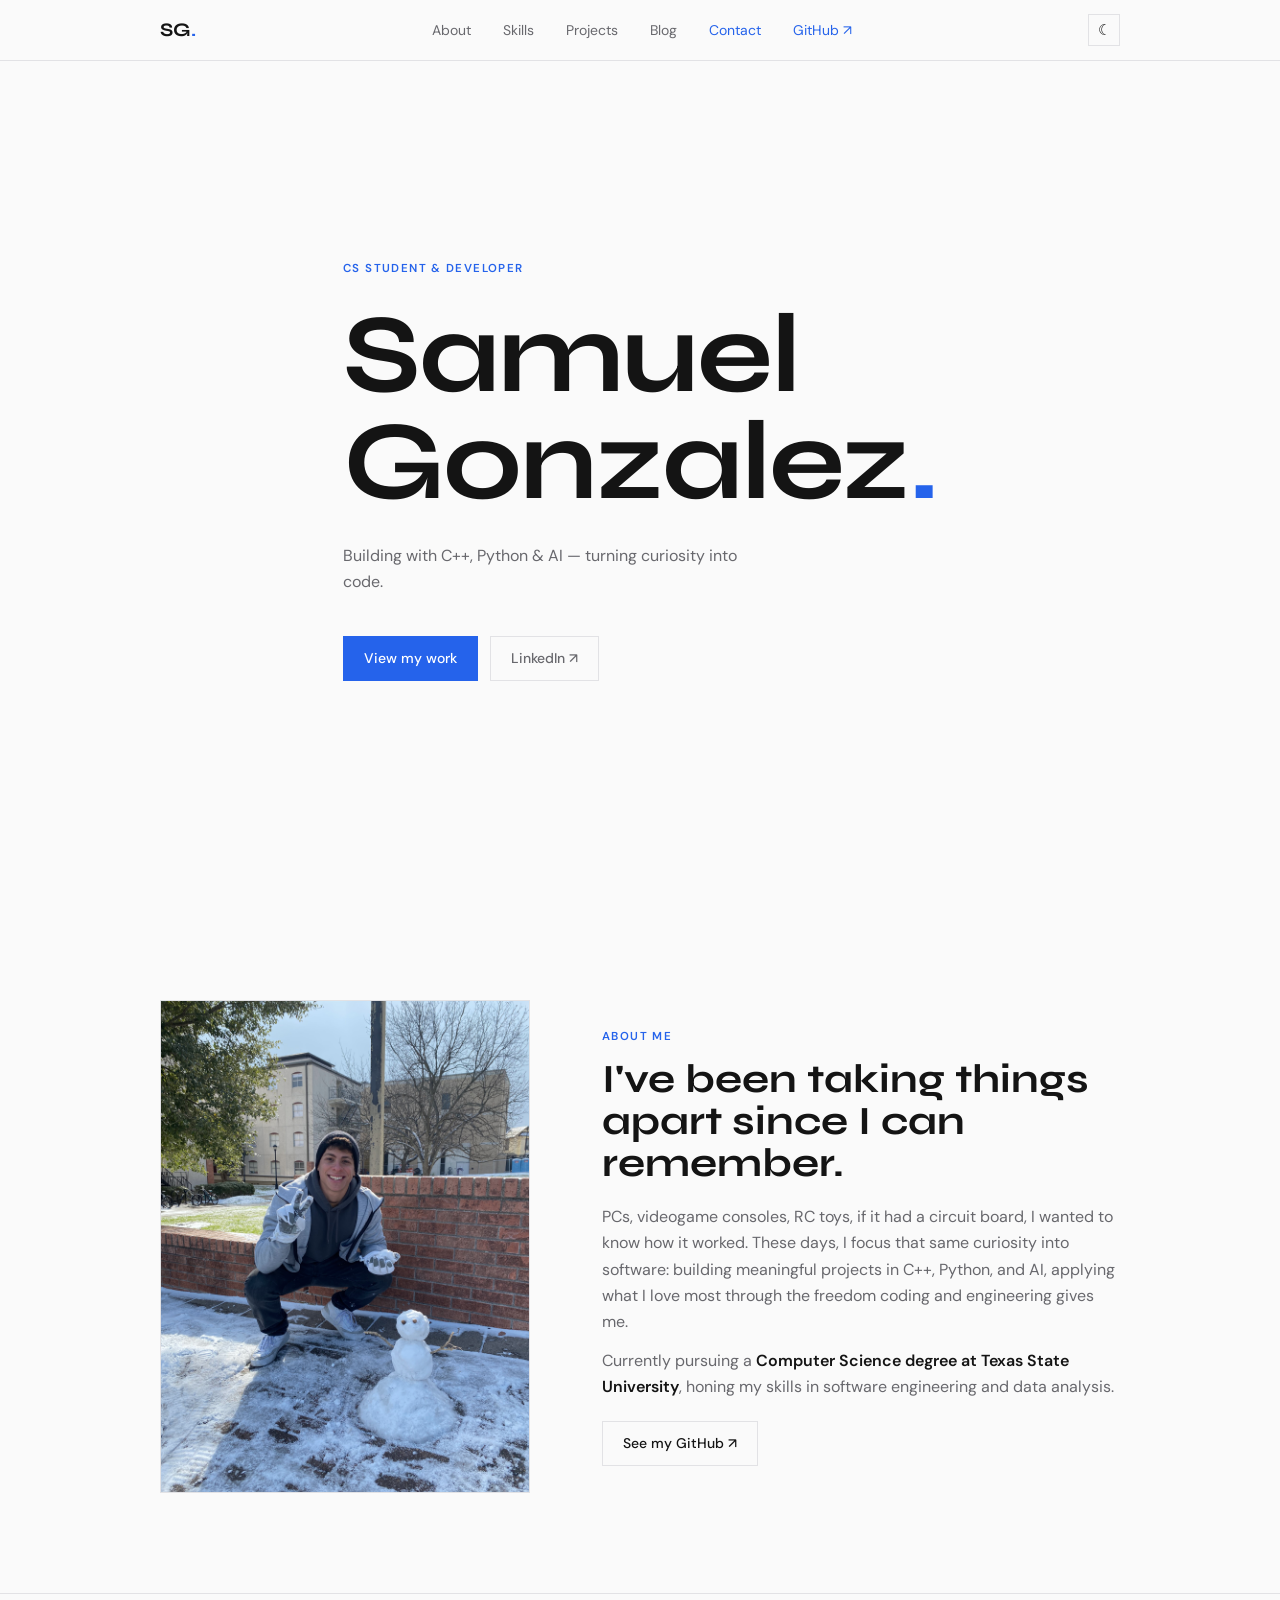
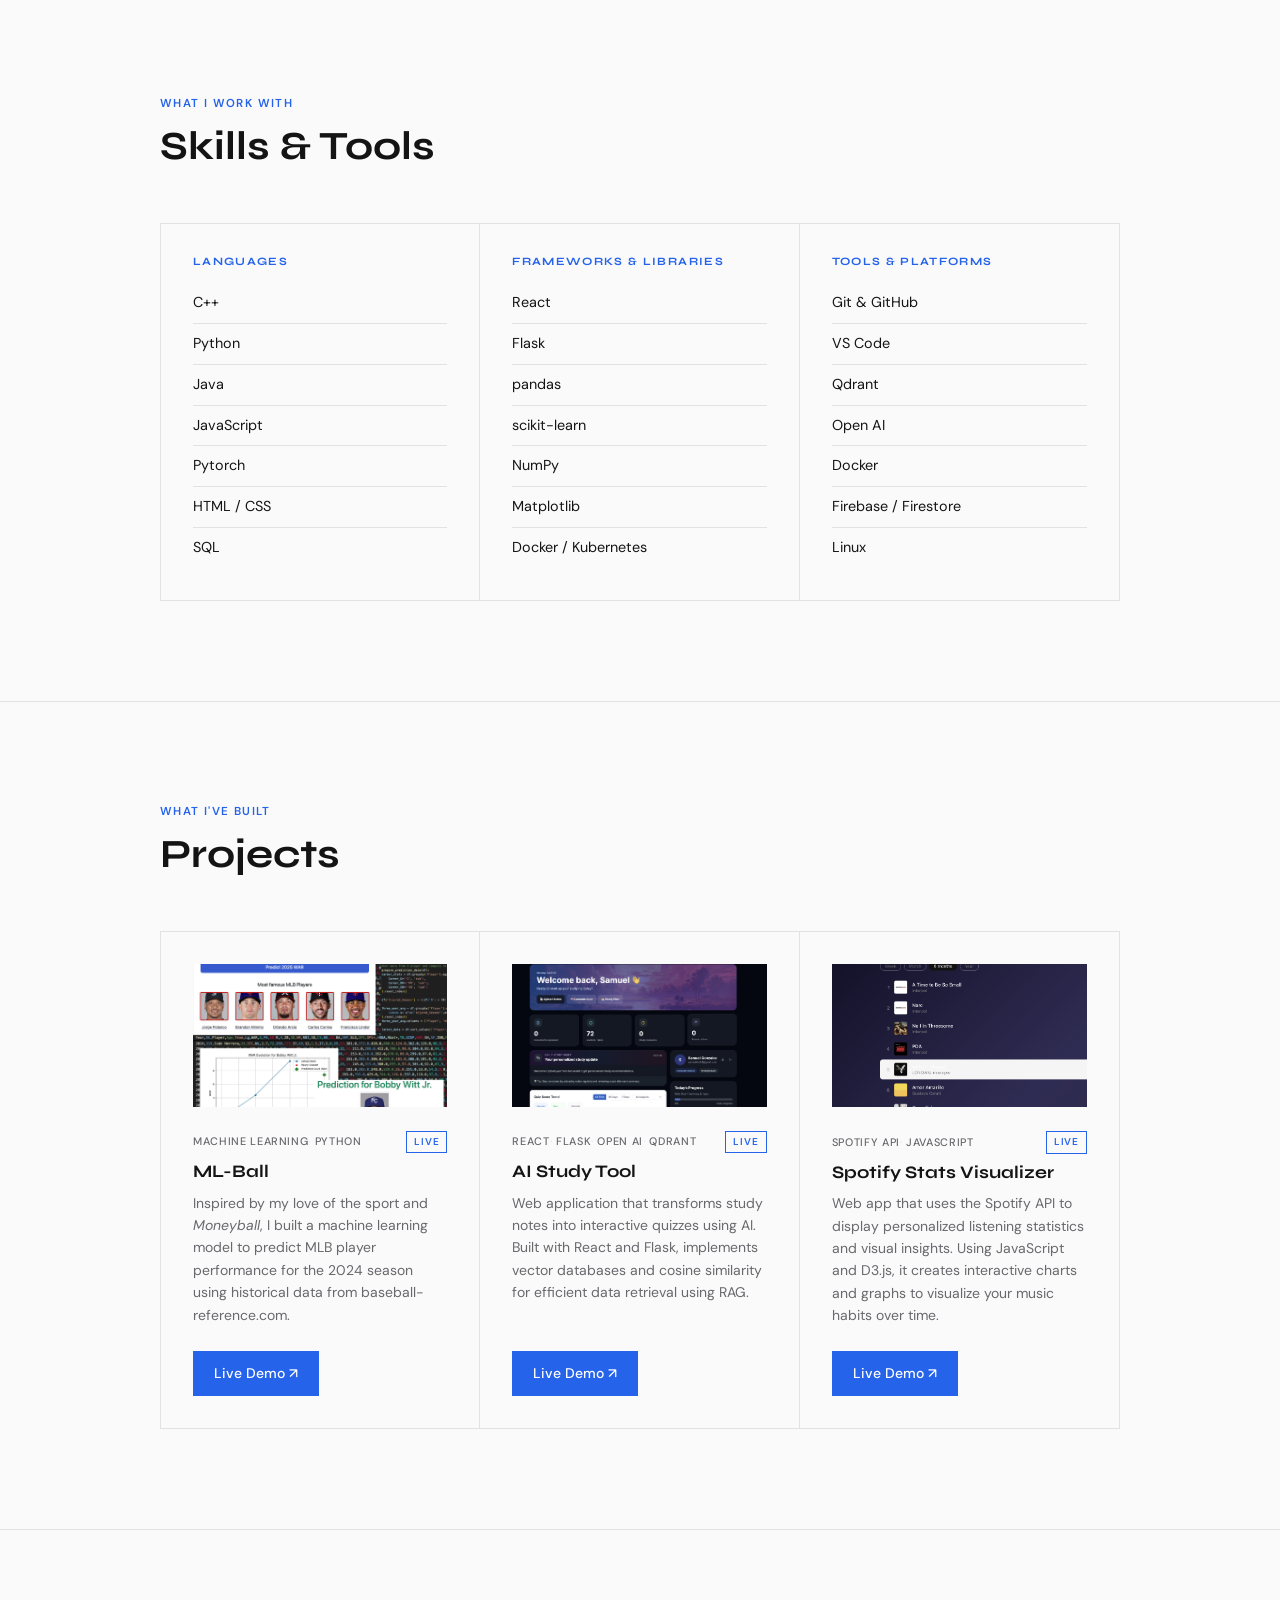
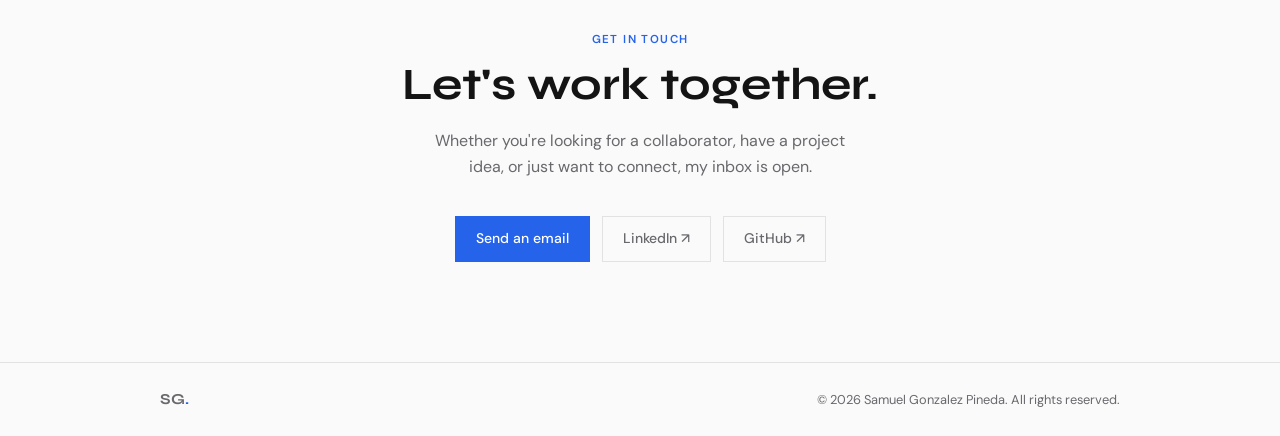
==== commit 92444a7f: "minor changes to home page assets" ====
--- a/index.html
+++ b/index.html
@@ -63,7 +63,7 @@
         </p>
         <div class="hero-cta">
           <a href="#projects" class="btn btn-primary">View my work</a>
-          <a href="https://www.linkedin.com/in/samuelgoncalves/" target="_blank" rel="noopener noreferrer" class="btn btn-ghost">LinkedIn ↗</a>
+          <a href="https://www.linkedin.com/in/samgonpin" target="_blank" rel="noopener noreferrer" class="btn btn-ghost">LinkedIn ↗</a>
         </div>
       </div>
     </section>
@@ -185,17 +185,18 @@
               <div class="project-meta">
                 <span class="project-tag">React</span>
                 <span class="project-tag">Flask</span>
-                <span class="project-tag">AI</span>
+                <span class="project-tag">Open AI</span>
+                <span class="project-tag">QDRANT</span>
                 <span class="project-badge">Live</span>
               </div>
               <h3 class="project-title">AI Study Tool</h3>
               <p class="project-desc">
                 Web application that transforms study notes into interactive quizzes using AI.
-                Built with React and Flask.
+                Built with React and Flask, implements vector databases and cosine similarity for efficient data retrieval using RAG.
               </p>
               <div class="project-links">
                 <!-- TODO: replace # with live demo link -->
-                <a href="#" target="_blank" rel="noopener noreferrer" class="btn btn-primary">
+                <a href="https://aitutorproject-197c3.web.app/" target="_blank" rel="noopener noreferrer" class="btn btn-primary">
                   Live Demo ↗
                 </a>
               </div>
@@ -216,11 +217,11 @@
               <h3 class="project-title">Spotify Stats Visualizer</h3>
               <p class="project-desc">
                 Web app that uses the Spotify API to display personalized listening statistics
-                and visual insights.
+                and visual insights. Using JavaScript and D3.js, it creates interactive charts and graphs to visualize your music habits over time.
               </p>
               <div class="project-links">
                 <!-- TODO: replace # with live demo link -->
-                <a href="#" target="_blank" rel="noopener noreferrer" class="btn btn-primary">
+                <a href="https://spotify-visualizer-ugbj.vercel.app/" target="_blank" rel="noopener noreferrer" class="btn btn-primary">
                   Live Demo ↗
                 </a>
               </div>
@@ -237,12 +238,12 @@
         <div class="section-label">Get in touch</div>
         <h2 id="contact-heading">Let's work together.</h2>
         <p>
-          Whether you're looking for a collaborator, have a project idea, or just want to connect —
+          Whether you're looking for a collaborator, have a project idea, or just want to connect,
           my inbox is open.
         </p>
         <div class="contact-links">
           <a href="mailto:samuelitro24@gmail.com" class="btn btn-primary">Send an email</a>
-          <a href="https://www.linkedin.com/in/samuelgoncalves/" target="_blank" rel="noopener noreferrer" class="btn btn-ghost">LinkedIn ↗</a>
+          <a href="https://www.linkedin.com/in/samgonpin/" target="_blank" rel="noopener noreferrer" class="btn btn-ghost">LinkedIn ↗</a>
           <a href="https://github.com/SamGon24" target="_blank" rel="noopener noreferrer" class="btn btn-ghost">GitHub ↗</a>
         </div>
       </div>
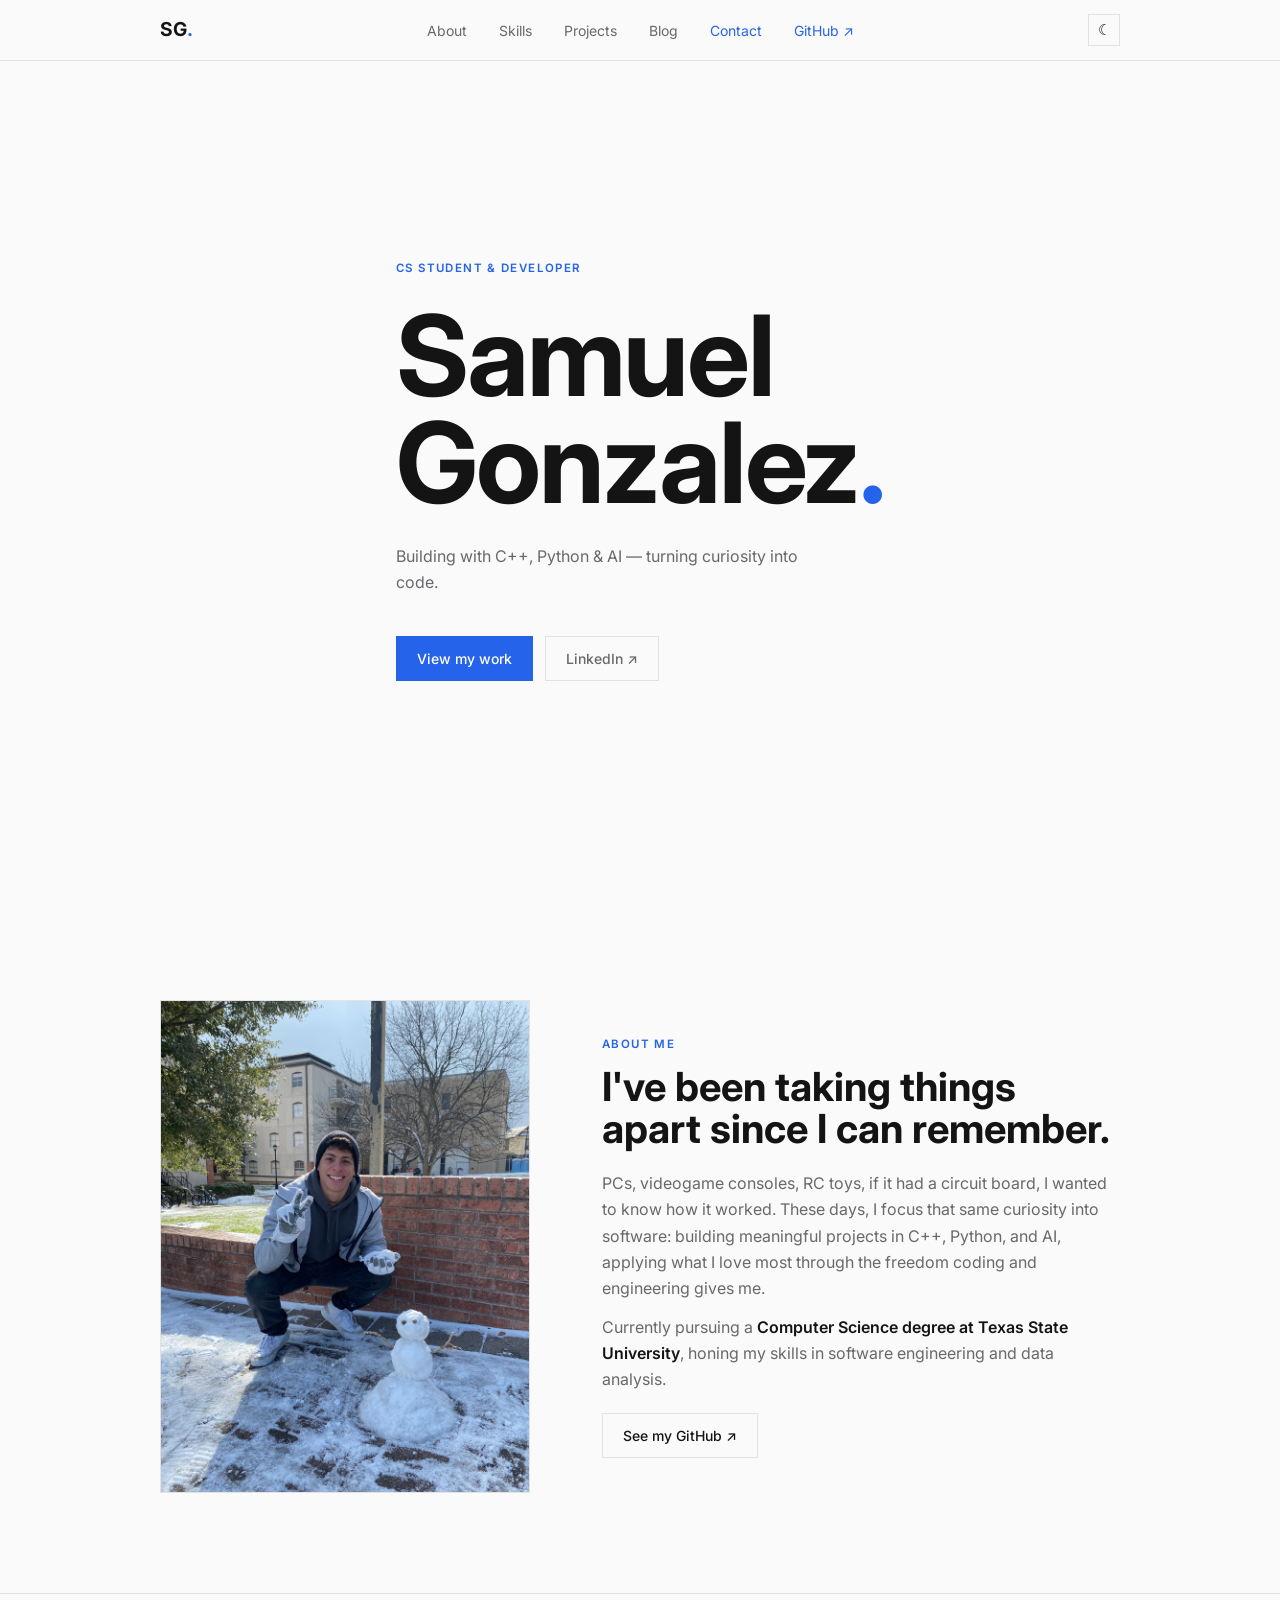
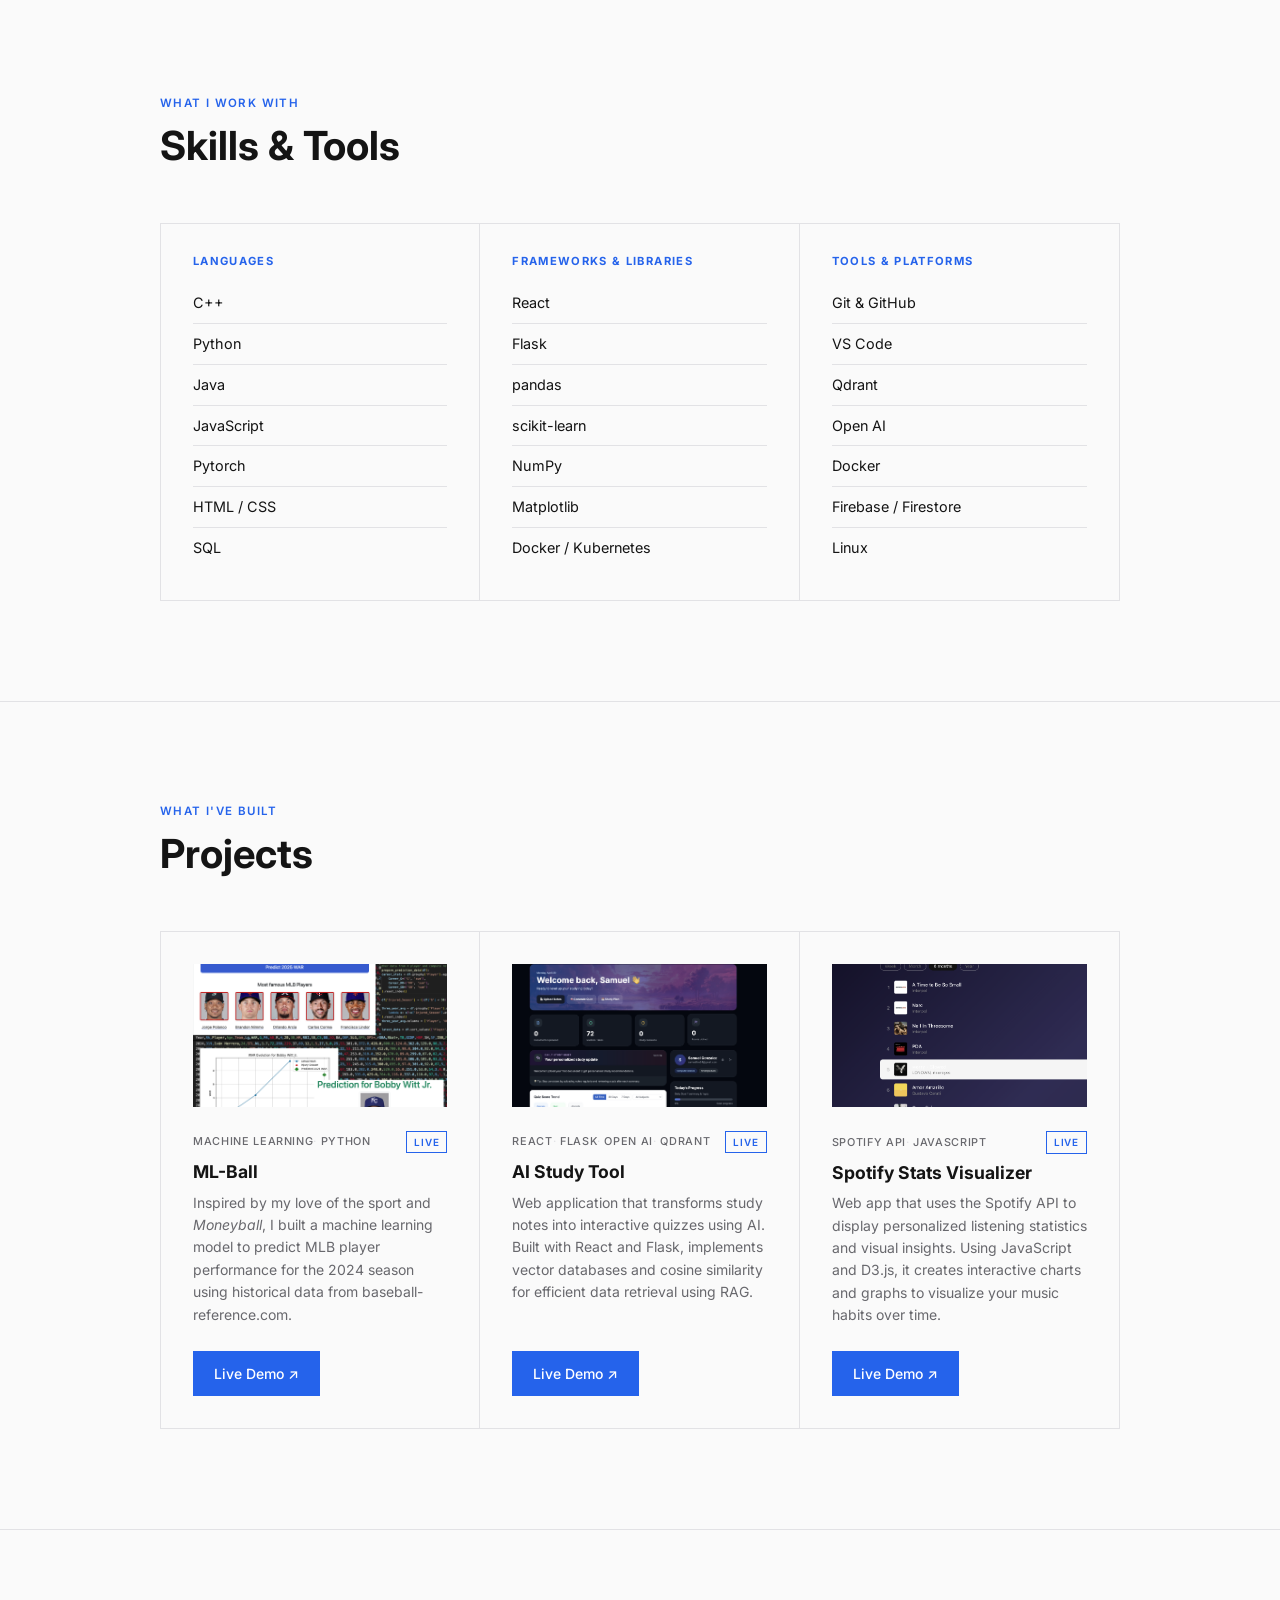
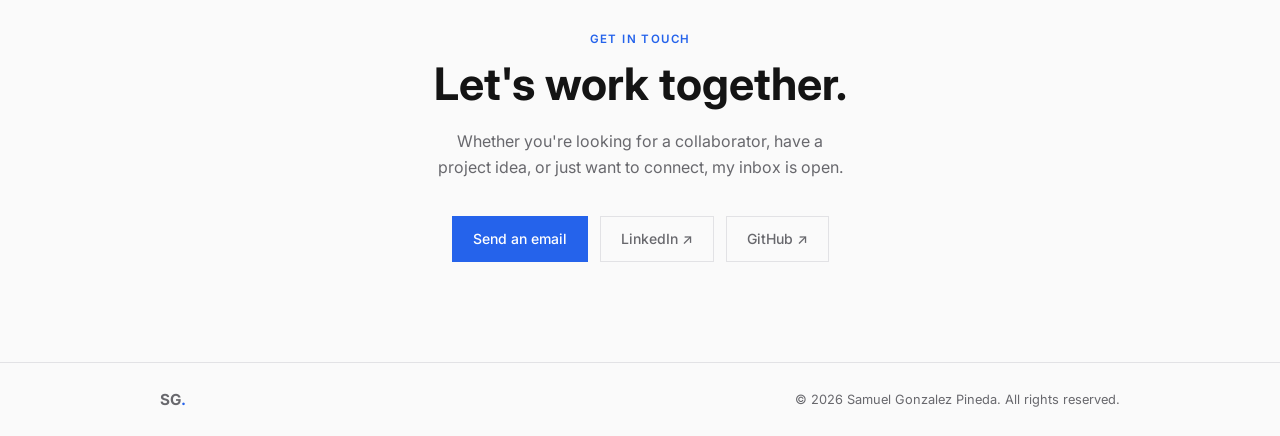
==== commit 1a84777e: "changed font type" ====
--- a/index.html
+++ b/index.html
@@ -7,7 +7,7 @@
   <title>Samuel Gonzalez</title>
   <link rel="preconnect" href="https://fonts.googleapis.com" />
   <link rel="preconnect" href="https://fonts.gstatic.com" crossorigin />
-  <link href="https://fonts.googleapis.com/css2?family=Syne:wght@400;600;700;800&family=DM+Sans:ital,opsz,wght@0,9..40,300;0,9..40,400;0,9..40,500;1,9..40,300&display=swap" rel="stylesheet" />
+  <link href="https://fonts.googleapis.com/css2?family=Inter:ital,wght@0,400;0,500;0,600;0,700;1,400&display=swap" rel="stylesheet" />
   <link rel="stylesheet" href="style.css" />
   <script>
     (function () {
--- a/style.css
+++ b/style.css
@@ -31,7 +31,7 @@
 *, *::before, *::after { box-sizing: border-box; }
 
 body {
-  font-family: 'DM Sans', system-ui, sans-serif;
+  font-family: 'Inter', system-ui, sans-serif;
   font-size: 1rem;
   line-height: 1.65;
   margin: 0;
@@ -49,7 +49,7 @@
    TYPOGRAPHY
    ============================================= */
 h1, h2, h3 {
-  font-family: 'Syne', sans-serif;
+  font-family: 'Inter', system-ui, sans-serif;
   font-weight: 700;
   line-height: 1.05;
   margin: 0;
@@ -127,7 +127,7 @@
 }
 
 .wordmark {
-  font-family: 'Syne', sans-serif;
+  font-family: 'Inter', system-ui, sans-serif;
   font-size: 1.2rem;
   font-weight: 700;
   color: var(--text);
@@ -212,7 +212,7 @@
   align-items: center;
   gap: 6px;
   padding: 10px 20px;
-  font-family: 'DM Sans', sans-serif;
+  font-family: 'Inter', system-ui, sans-serif;
   font-size: 0.875rem;
   font-weight: 500;
   text-decoration: none;
@@ -322,7 +322,7 @@
 .skill-group:last-child { border-right: none; }
 
 .skill-group-title {
-  font-family: 'Syne', sans-serif;
+  font-family: 'Inter', system-ui, sans-serif;
   font-size: 0.7rem;
   font-weight: 700;
   letter-spacing: 0.12em;
@@ -561,7 +561,7 @@
 }
 
 .placeholder-wordmark {
-  font-family: 'Syne', sans-serif;
+  font-family: 'Inter', system-ui, sans-serif;
   font-size: 2rem;
   font-weight: 800;
   color: var(--border);
@@ -607,7 +607,7 @@
 }
 
 .footer-wordmark {
-  font-family: 'Syne', sans-serif;
+  font-family: 'Inter', system-ui, sans-serif;
   font-size: 0.95rem;
   font-weight: 700;
   color: var(--muted);
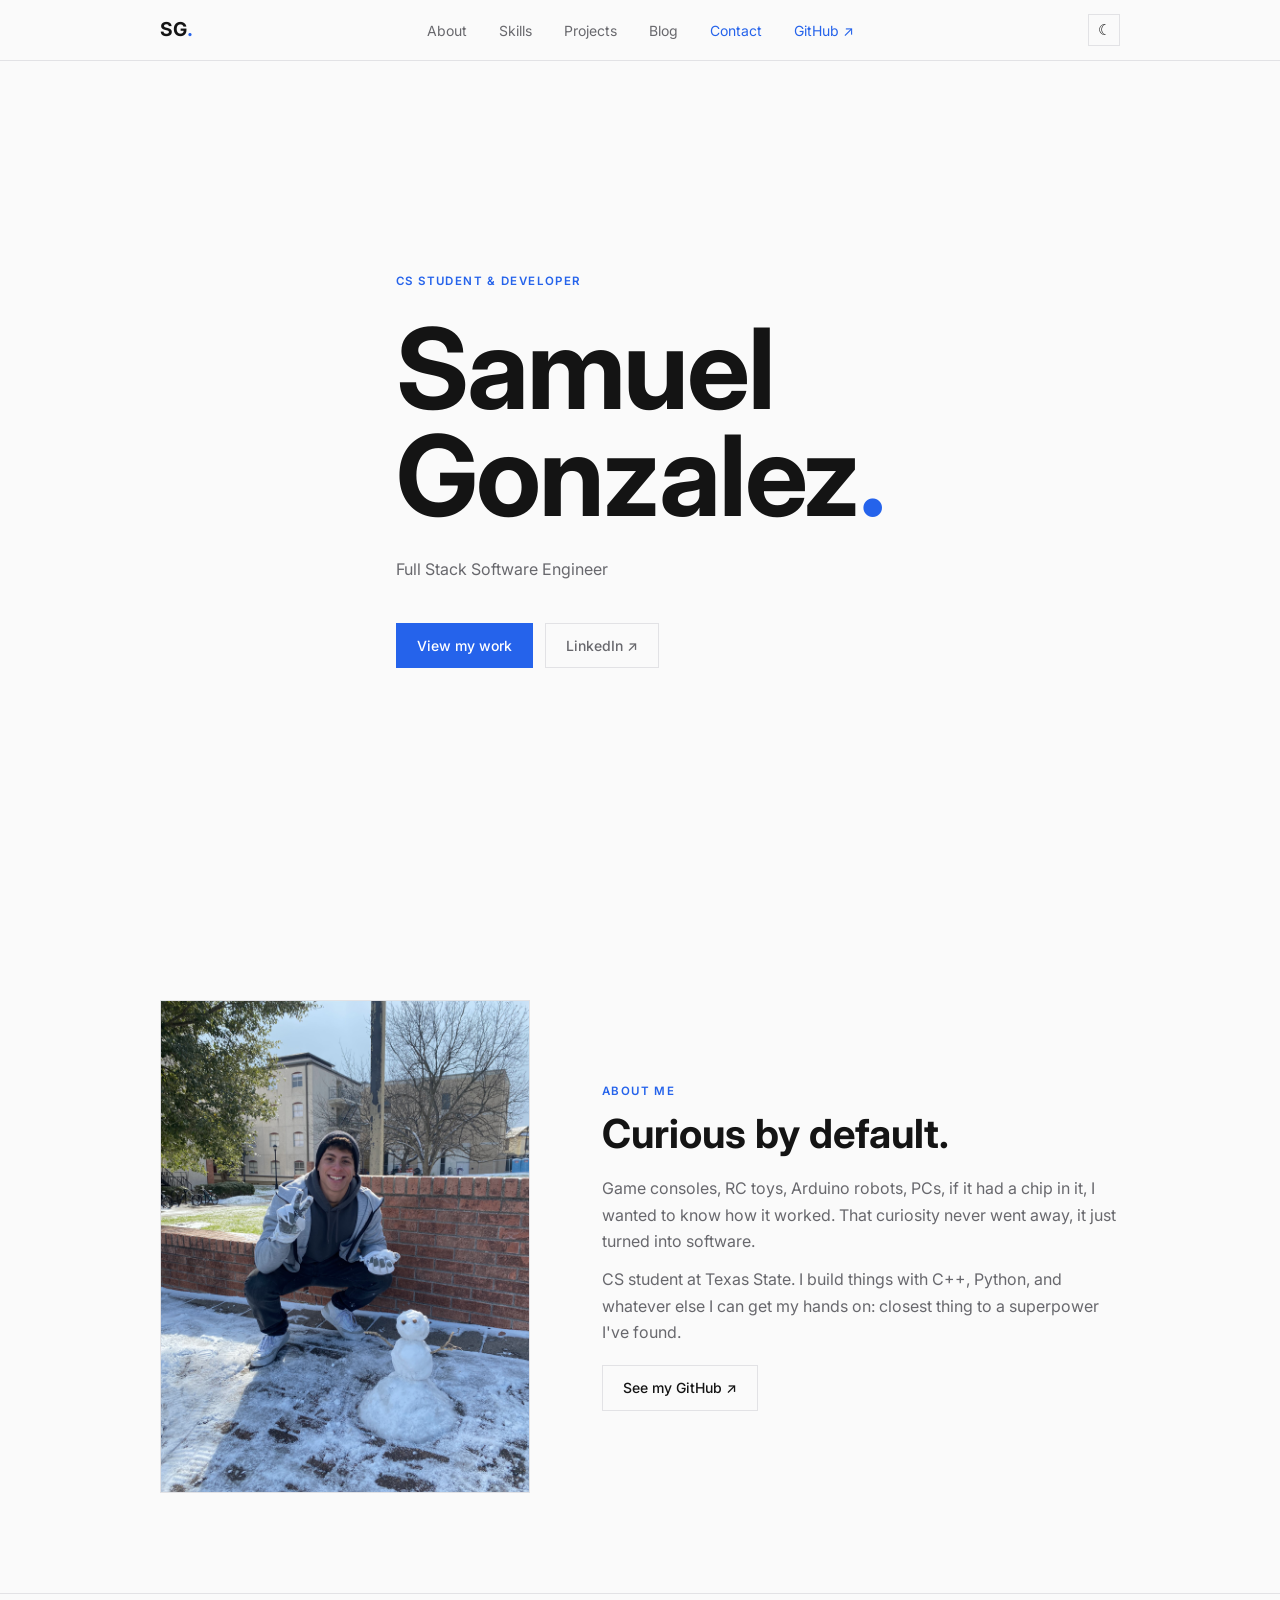
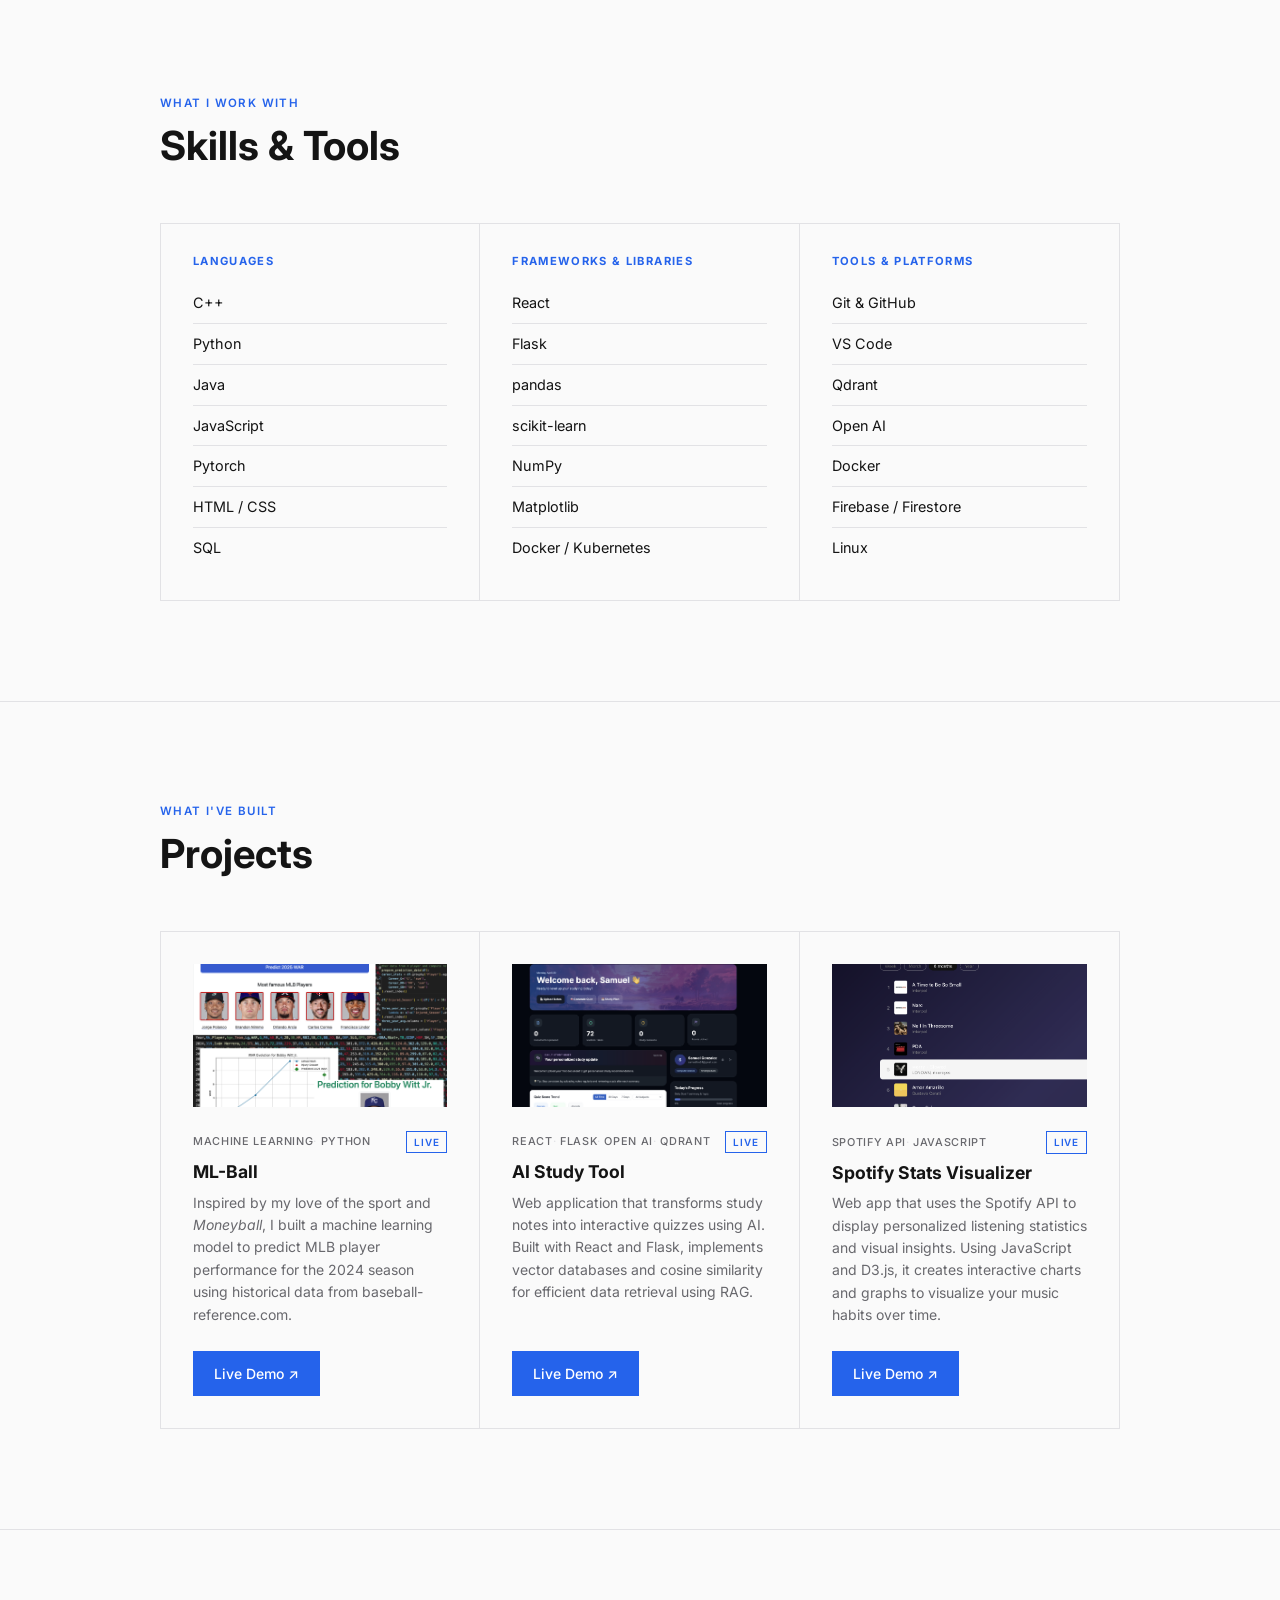
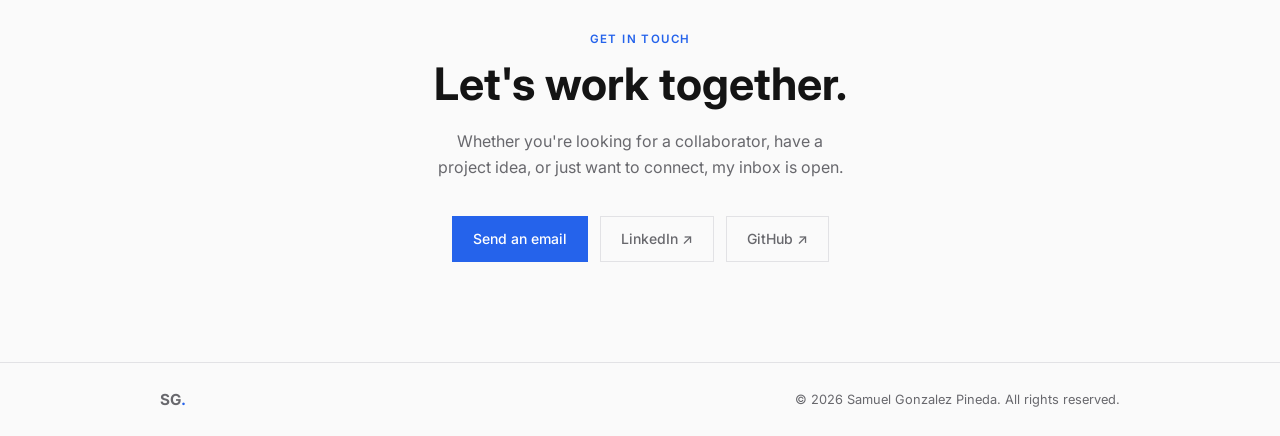
==== commit 7b2d8eb6: "final changed for now lol tired of this shi" ====
--- a/index.html
+++ b/index.html
@@ -59,7 +59,7 @@
           Samuel<br />Gonzalez<span class="accent-dot">.</span>
         </h1>
         <p class="hero-sub">
-          Building with C++, Python &amp; AI — turning curiosity into code.
+          Full Stack Software Engineer
         </p>
         <div class="hero-cta">
           <a href="#projects" class="btn btn-primary">View my work</a>
@@ -76,15 +76,15 @@
         </div>
         <div class="about-text">
           <div class="section-label">About me</div>
-          <h2 id="about-heading">I've been taking things apart since I can remember.</h2>
+          <h2 id="about-heading">Curious by default.</h2>
           <p>
-            PCs, videogame consoles, RC toys, if it had a circuit board, I wanted to know how it worked.
-            These days, I focus that same curiosity into software: building meaningful projects in C++, Python, and AI,
-            applying what I love most through the freedom coding and engineering gives me.
+            Game consoles, RC toys, Arduino robots, PCs, if it had a chip in it,
+            I wanted to know how it worked. That curiosity never went away,
+            it just turned into software.
           </p>
           <p>
-            Currently pursuing a <strong>Computer Science degree at Texas State University</strong>,
-            honing my skills in software engineering and data analysis.
+            CS student at Texas State. I build things with C++, Python, and whatever
+            else I can get my hands on: closest thing to a superpower I've found.
           </p>
           <a href="https://github.com/SamGon24" target="_blank" rel="noopener noreferrer" class="btn btn-outline">
             See my GitHub ↗
